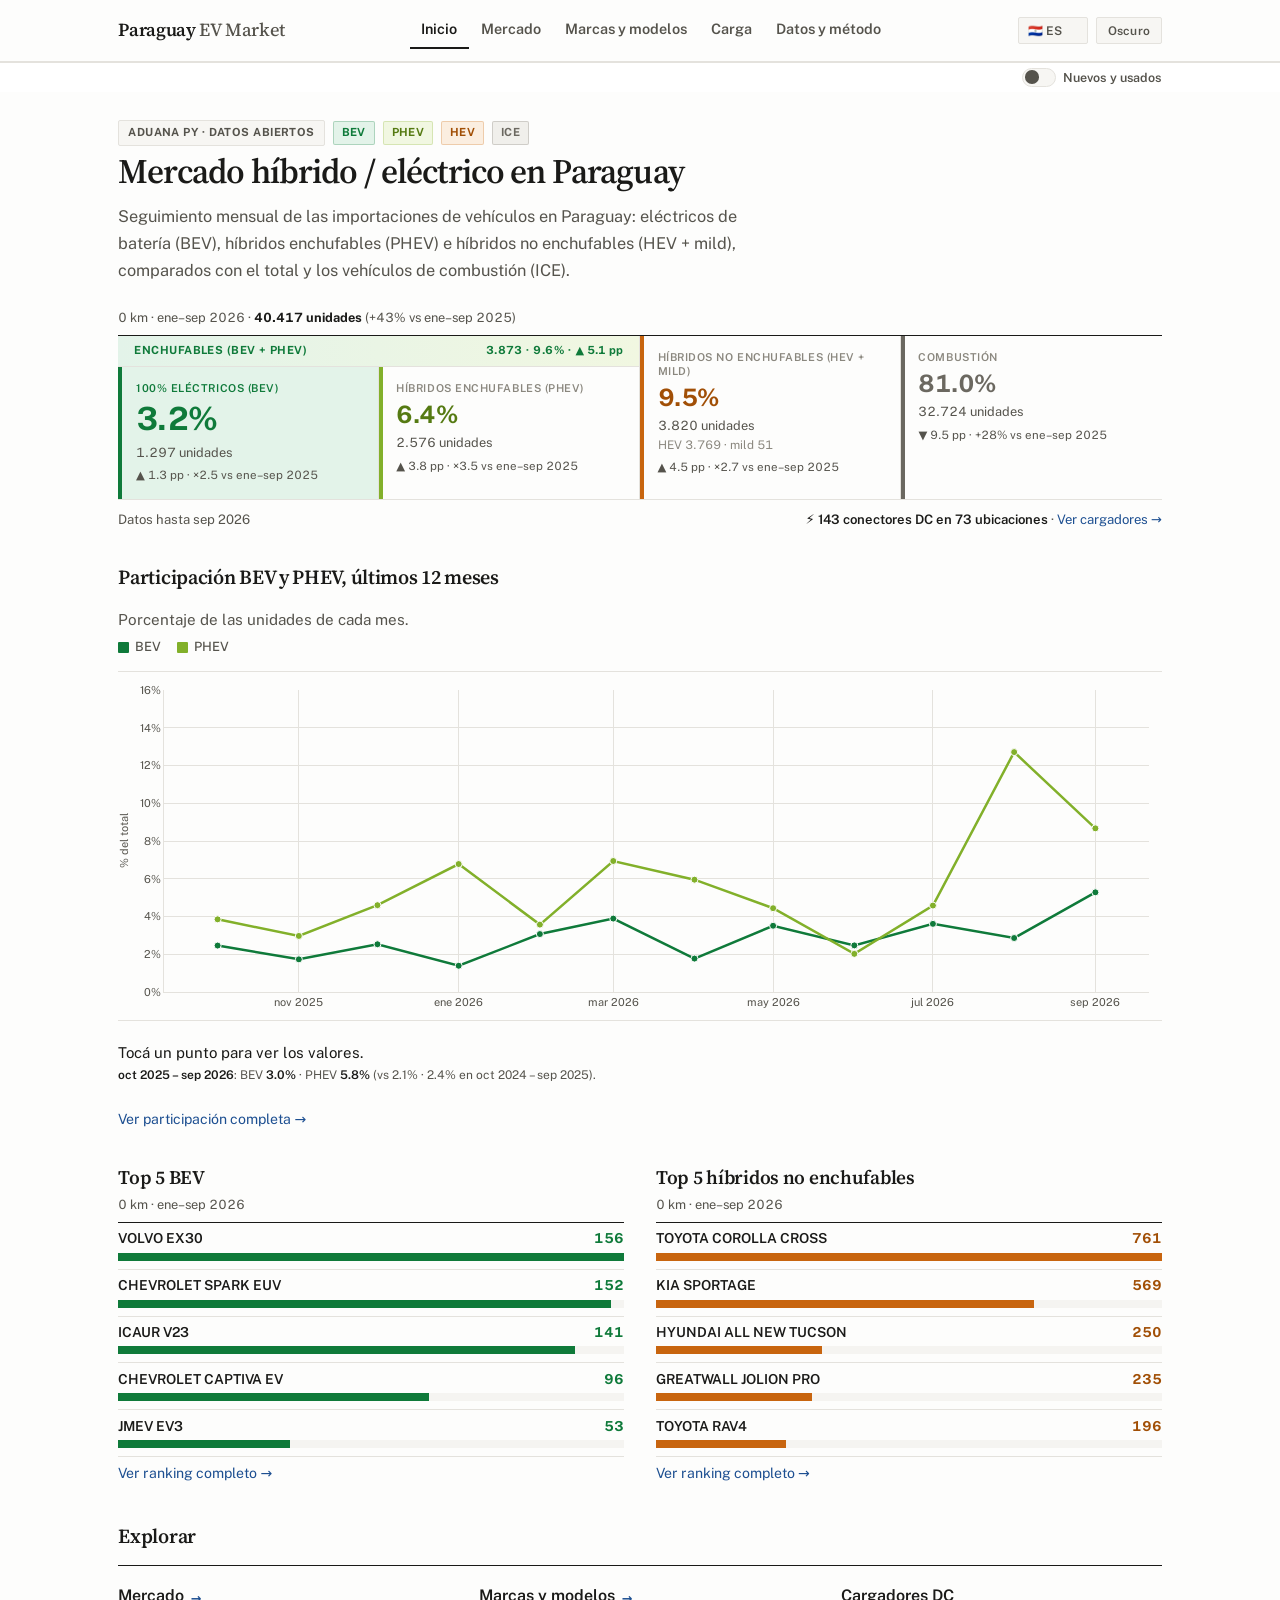
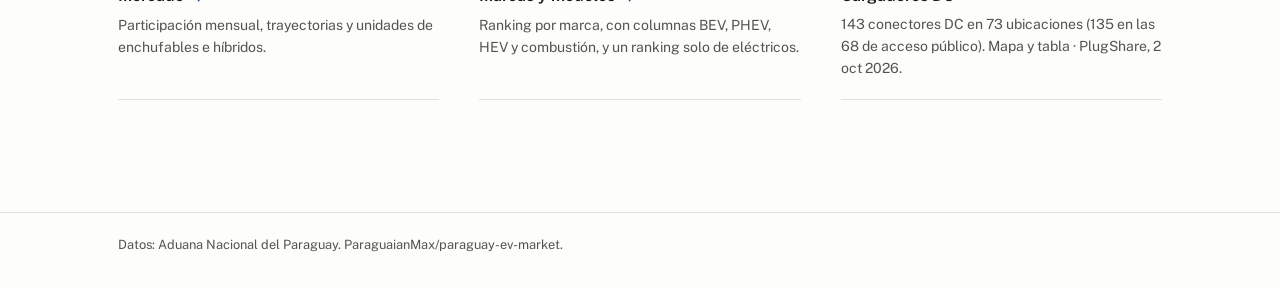
==== index.html @ 0afd1ac0 "Mercado y Marcas: % del total del recorte, YTD por defecto, nombres de motorización unificados - Mar" ====
<!DOCTYPE html>
<html lang="es">
<head>
  <meta charset="utf-8" />
  <link rel="icon" href="data:," />
  <meta name="viewport" content="width=device-width, initial-scale=1" />
  <title data-i18n="page_home"></title>
  <meta name="description" content="Mercado de híbridos y eléctricos en Paraguay vs total e ICE. Datos abiertos Aduana PY." />
  <meta name="theme-color" content="#fdfdfc" />
  <script>
  (function () {
    var KEY = "pyev-theme";
    var root = document.documentElement;
    var mq = window.matchMedia ? window.matchMedia("(prefers-color-scheme: dark)") : null;
    function pref() {
      try {
        var v = localStorage.getItem(KEY);
        return v === "light" || v === "dark" ? v : "auto";
      } catch (e) {
        return "auto";
      }
    }
    function apply() {
      var p = pref();
      var t = p === "auto" ? (mq && mq.matches ? "dark" : "light") : p;
      root.setAttribute("data-theme", t);
      root.setAttribute("data-theme-pref", p);
      var m = document.querySelector('meta[name="theme-color"]');
      if (m) m.setAttribute("content", t === "dark" ? "#141413" : "#fdfdfc");
      var btn = document.getElementById("themeToggle");
      if (btn) btn.textContent = t === "dark" ? "Claro" : "Oscuro";
    }
    window.__setThemePref = function (p) {
      try {
        if (p === "auto") localStorage.removeItem(KEY);
        else localStorage.setItem(KEY, p);
      } catch (e) {}
      apply();
      window.dispatchEvent(new Event("pyev-theme"));
    };
    window.__cycleTheme = function () {
      var cur = root.getAttribute("data-theme") === "dark" ? "dark" : "light";
      window.__setThemePref(cur === "dark" ? "light" : "dark");
    };
    if (mq) {
      try { mq.addEventListener("change", apply); }
      catch (e) { mq.addListener && mq.addListener(apply); }
    }
    apply();
  })();
  </script>
  <link rel="preconnect" href="https://fonts.googleapis.com" />
  <link rel="preconnect" href="https://fonts.gstatic.com" crossorigin />
  <link rel="stylesheet" href="https://fonts.googleapis.com/css2?family=Source+Serif+4:opsz,wght@8..60,400;8..60,500;8..60,600;8..60,700&family=Public+Sans:wght@400;500;600;700&display=swap" />
  <link rel="stylesheet" href="css/style.css" />
  <link rel="stylesheet" href="css/variant.css" />
  <script src="https://cdn.plot.ly/plotly-2.35.2.min.js" defer></script>
  <script src="js/chart-click.js" defer></script>
  <script src="js/i18n.js" defer></script>
  <script src="js/i18n-variant.js" defer></script>
<script src="js/load-csv.js" defer></script>
  <script src="js/charts.js" defer></script>
  <script src="js/nuevos.js" defer></script>
</head>
<body>
  <header class="site">
    <div class="wrap">
      <a class="brand" href="index.html">Paraguay <span>EV Market</span></a>
      <nav class="nav-tabs" aria-label="Principal" data-i18n-attr="aria-label:primary_nav">
        <a href="index.html" data-i18n="nav_home" class="active" aria-current="page">Inicio</a>
        <a href="pages/mercado.html" data-i18n="nav_mercado">Mercado</a>
        <a href="pages/marcas.html" data-i18n="nav_marcas">Marcas y modelos</a>
        <a href="pages/carga.html" data-i18n="nav_carga">Carga</a>
        <a href="pages/datos.html" data-i18n="nav_datos">Datos y método</a>
      </nav>
      <div class="header-actions">
        <label class="language-switcher"><span class="sr-only" data-i18n="language">Idioma</span><select id="languageToggle" aria-label="Idioma"><option value="es" data-i18n="spanish">Español</option><option value="pt" data-i18n="portuguese">Português</option><option value="en" data-i18n="english">English</option></select></label>
        <button type="button" class="theme-toggle" id="themeToggle" onclick="window.__cycleTheme()" aria-label="Cambiar tema">Oscuro</button>
      </div>
    </div>
  </header>
  <div class="subnav-bar scope-bar">
    <div class="wrap"></div>
  </div>

  <main class="wrap">
    <div class="page-eyebrow">
      <span class="badge" data-i18n="data_badge">Aduana PY · datos abiertos</span>
      <span class="pill pill-bev">BEV</span>
      <span class="pill pill-phev">PHEV</span>
      <span class="pill pill-hev">HEV</span>
      <span class="pill pill-ice">ICE</span>
    </div>
    <h1 data-i18n="home_title">Mercado híbrido / eléctrico en Paraguay</h1>
    <p class="lead" data-i18n="home_lead">Seguimiento mensual de las importaciones de vehículos en Paraguay: eléctricos de batería (BEV), híbridos enchufables (PHEV) e híbridos no enchufables (HEV + mild), comparados con el total y los vehículos de combustión (ICE).</p>
    <div class="nuevos-banner" data-nuevos-note hidden data-i18n="nuevos_banner">Solo 0 km</div>

<div id="kpis" class="pt-headline">
      <div class="status" data-i18n="loading">Cargando…</div>
    </div>
    <div class="home-meta" id="home-meta"></div>

    <section class="home-bp" aria-labelledby="home-bp-title">
      <h2 id="home-bp-title" data-i18n="home_bp_title">Participación BEV y PHEV, últimos 12 meses</h2>
      <p class="lead" data-i18n="home_bp_lead">Porcentaje de las unidades de cada mes.</p>
      <div class="legend-row">
        <span class="lg-bev">BEV</span>
        <span class="lg-phev">PHEV</span>
      </div>
      <div id="home-bp-chart" class="chart-panel chart-bare chart-yty"></div>
      <p class="chart-foot" id="home-bp-note"></p>
      <p class="home-link"><a href="pages/mercado.html#participacion" data-i18n="home_share_link">Ver participación completa →</a></p>
    </section>

    <section class="home-tops" aria-label="Modelos más importados" data-i18n-attr="aria-label:home_top_aria">
      <div class="home-top">
        <h2 data-i18n="home_top_bev">Top 5 BEV</h2>
        <p class="pt-cut" data-home-top-cut></p>
        <ol class="top-bars bev" id="home-top-bev"></ol>
        <p class="home-link"><a href="pages/marcas.html?periodo=ytd&amp;pt=bev#modelos" data-rank-link="bev" data-i18n="home_top_link">Ver ranking completo →</a></p>
      </div>
      <div class="home-top">
        <h2 data-i18n="home_top_nonplug">Top 5 híbridos no enchufables</h2>
        <p class="pt-cut" data-home-top-cut></p>
        <ol class="top-bars nonplug" id="home-top-nonplug"></ol>
        <p class="home-link"><a href="pages/marcas.html?periodo=ytd&amp;pt=hev#modelos" data-rank-link="hev" data-i18n="home_top_link">Ver ranking completo →</a></p>
      </div>
    </section>

    <h2 data-i18n="explore">Explorar</h2>
    <div class="cards">
      <a class="card" href="pages/mercado.html">
        <h3><span data-i18n="card_mercado">Mercado</span> <span class="arrow" aria-hidden="true">→</span></h3>
        <p data-i18n="card_mercado_desc">Participación mensual, trayectorias y unidades de enchufables e híbridos.</p>
      </a>
      <a class="card" href="pages/marcas.html">
        <h3><span data-i18n="card_marcas">Marcas y modelos</span> <span class="arrow" aria-hidden="true">→</span></h3>
        <p data-i18n="card_marcas_desc">Ranking por marca y un ranking solo de eléctricos.</p>
      </a>
      <a class="card" href="pages/carga.html">
        <h3 data-i18n="card_chargers">Cargadores DC <span class="arrow" aria-hidden="true">→</span></h3>
        <p id="card-chargers-desc" data-i18n="card_chargers_desc">Mapa y tabla de la red de carga rápida (DC). PlugShare, 2 oct 2026.</p>
      </a>
    </div>

  </main>

  <footer class="site">
    <div class="wrap">
      <div>
        <span data-i18n="source_aduana">Datos: Aduana Nacional del Paraguay.</span>
        <a href="https://github.com/ParaguaianMax/paraguay-ev-market">ParaguaianMax/paraguay-ev-market</a>.
      </div>
    </div>
  </footer>

  <script>
    // Inicio reads only data/summary.json (built by scripts/build-summary.py).
    document.addEventListener("DOMContentLoaded", async () => {
      const kpis = document.getElementById("kpis");
      const meta = document.getElementById("home-meta");
      const chart = document.getElementById("home-bp-chart");
      const note = document.getElementById("home-bp-note");
      const topBev = document.getElementById("home-top-bev");
      const topNon = document.getElementById("home-top-nonplug");
      const chargerDesc = document.getElementById("card-chargers-desc");
      let S = null;
      const esc = (v) => String(v == null ? "" : v).replace(/&/g, "&amp;").replace(/</g, "&lt;").replace(/>/g, "&gt;");
      const pct = (n, d) => (d ? PYEV.fmtPct((100 * n) / d) : "—");

      function condKey() {
        return PYEV.isNuevosOnly && PYEV.isNuevosOnly() ? "nuevo" : "all";
      }

      function topList(el, items) {
        if (!el) return;
        const max = items.reduce((m, it) => Math.max(m, it.units), 0) || 1;
        el.innerHTML = items.map((it) =>
          '<li><div class="top-name"><span>' + esc(it.label) + "</span>" +
          (it.powertrain === "OTHERS" ? ' <span class="pill pill-others">mild</span>' : "") +
          '<b>' + PYEV.fmtInt(it.units) + "</b></div>" +
          '<div class="top-track"><div class="top-fill" style="width:' + ((100 * it.units) / max).toFixed(1) + '%"></div></div></li>'
        ).join("");
      }

      function draw() {
        if (!S) return;
        const cond = condKey();
        const d = S.conditions[cond];
        if (PYEV.syncNuevosUI) PYEV.syncNuevosUI();
        PYEVCharts.renderPowertrainHeadline(kpis, d.ytd, {
          periods: d.ytd.months,
          cond: cond,
          prev: { sums: d.prev, periods: d.prev.months },
        });
        const c = S.chargers;
        meta.innerHTML =
          "<span>" + PYEV.t("home_cutoff", { period: PYEV.periodLabel(S.cutoff) }) + "</span>" +
          '<span class="home-meta-chargers"><b>⚡ ' + PYEV.t("home_chargers_stat", { plugs: c.plugs, sites: c.sites }) + "</b>" +
          ' · <a href="pages/carga.html">' + PYEV.t("home_chargers_link") + "</a></span>";
        PYEVCharts.bevPhevChart(chart, d.monthly);
        const w = d.last12, p = d.prev12;
        note.innerHTML = PYEV.t("home_bp_note", {
          period: "<b>" + PYEVCharts.monthsLabel(w.months) + "</b>",
          bev: "<b>" + pct(w.BEV, w.TOTAL) + "</b>",
          phev: "<b>" + pct(w.PHEV, w.TOTAL) + "</b>",
          pbev: pct(p.BEV, p.TOTAL),
          pphev: pct(p.PHEV, p.TOTAL),
          prevPeriod: PYEVCharts.monthsLabel(p.months),
        });
        const cut = PYEVCharts.cutLabel(d.ytd.months, cond);
        document.querySelectorAll("[data-home-top-cut]").forEach((el) => { el.textContent = cut; });
        topList(topBev, d.top.BEV);
        topList(topNon, d.top.NONPLUG);
        if (chargerDesc) chargerDesc.textContent = PYEV.t("card_chargers_counts", c);
      }

      // "Ver ranking completo" opens Marcas y modelos on the Top 5 cut: year to date
      // of the cutoff year, with the chip. The URL carries it, so a new tab works too.
      function setRankLinks() {
        const year = S && S.cutoff ? "&anio=" + String(S.cutoff).slice(0, 4) : "";
        document.querySelectorAll("[data-rank-link]").forEach((a) => {
          a.setAttribute("href", "pages/marcas.html?periodo=ytd" + year + "&pt=" + a.dataset.rankLink + "#modelos");
        });
      }

      try {
        const res = await fetch("data/summary.json", { cache: "no-cache" });
        if (!res.ok) throw new Error(res.status);
        S = await res.json();
        setRankLinks();
        draw();
      } catch (e) {
        kpis.innerHTML = '<div class="status error">' + PYEV.t("home_error") + "</div>";
      }
      window.addEventListener("pyev-lang", draw);
      window.addEventListener("pyev-nuevos", draw);
      let narrow = window.innerWidth < 640;
      window.addEventListener("resize", () => {
        const n = window.innerWidth < 640;
        if (n !== narrow) { narrow = n; if (S) PYEVCharts.bevPhevChart(chart, S.conditions[condKey()].monthly); }
      });
      window.addEventListener("pyev-theme", () => { if (chart && chart._pyevRows) PYEVCharts.restyleTheme(chart); });
    });
  </script>
</body>
</html>
---- css/style.css ----
:root,
[data-theme="light"] {
--maxw: 1080px;
--gap: 18px;
--bg: #fdfdfc;
--bg-deep: #f5f4f1;
--surface: #ffffff;
--surface-2: #f7f6f3;
--surface-3: #efeee9;
--line: #e4e2dd;
--line-2: #e8e6e1;
--line-3: #ece9e3;
--text: #1a1a18;
--muted: #55534c;
--muted-2: #8a877e;
--accent: #1d4f91;
--accent-wash: #eaf0f8;
--ok: #3f7d52;
--ok-wash: #eef6f0;
--radius: 2px;
--font-display: "Source Serif 4", Georgia, "Times New Roman", serif;
--font-ui: "Public Sans", "Helvetica Neue", -apple-system, "Segoe UI", system-ui, sans-serif;
--mono: ui-monospace, SFMono-Regular, "Roboto Mono", Consolas, monospace;
--header-h: 56px;
/* Plug-ins in greens (BEV strong, PHEV light yellow-green), non-plug-in
   hybrids in amber/orange (HEV, mild close shades), ICE grey.
   *-ink is the readable text tone of each colour. */
--bev: #0f7a3a;
--bev-ink: #0f7a3a;
--bev-wash: #e3f3e9;
--phev: #82b02a;
--phev-ink: #557a12;
--phev-wash: #f1f7e1;
--hev: #c8650f;
--hev-ink: #a14f06;
--hev-wash: #fbeee0;
--others: #dd9a2b;
--others-ink: #8f5c0c;
--others-wash: #fbf2e0;
--ice: #6b6860;
--ice-ink: #6b6860;
--ice-wash: #f0efeb;
--total: #1d4f91;
--chart-grid: #e4e2dd;
--danger: #b5451b;
}
[data-theme="dark"] {
--bg: #141413;
--bg-deep: #0f0f0e;
--surface: #1b1b19;
--surface-2: #222220;
--surface-3: #2a2a27;
--line: #3a3934;
--line-2: #33322e;
--line-3: #2d2c29;
--text: #ecebe6;
--muted: #aeaba2;
--muted-2: #85827a;
--accent: #86acdd;
--accent-wash: #1c2a3d;
--ok: #6fb585;
--ok-wash: #16261b;
--bev: #2fc46a;
--bev-ink: #2fc46a;
--bev-wash: #10271a;
--phev: #cfe874;
--phev-ink: #cfe874;
--phev-wash: #252b12;
--hev: #f0953c;
--hev-ink: #f0953c;
--hev-wash: #2e1f10;
--others: #f7c77e;
--others-ink: #f7c77e;
--others-wash: #2d2514;
--ice: #9a978e;
--ice-ink: #9a978e;
--ice-wash: #222220;
--total: #a9c4e8;
--chart-grid: #3a3934;
--danger: #f0a07e;
}
* { box-sizing: border-box; margin: 0; padding: 0; }
[hidden] { display: none !important; }
html {
color-scheme: light dark;
}
body {
font-family: var(--font-ui);
background: var(--bg);
color: var(--text);
line-height: 1.55;
min-height: 100vh;
font-size: 15px;
-webkit-font-smoothing: antialiased;
}
a {
color: var(--accent);
text-decoration: none;
}
a:hover { text-decoration: underline; text-underline-offset: 2px; }
a:focus-visible {
outline: 2px solid var(--accent);
outline-offset: 3px;
}
.wrap {
max-width: var(--maxw);
margin: 0 auto;
padding: 1.25rem 1.15rem 3rem;
}
header.site {
position: sticky;
top: 0;
z-index: 20;
background: var(--bg);
border-bottom: 1px solid var(--line);
backdrop-filter: saturate(1.2);
}
header.site .wrap {
display: flex;
flex-wrap: wrap;
align-items: center;
justify-content: space-between;
gap: 0.65rem 1rem;
padding-top: 0.75rem;
padding-bottom: 0.75rem;
min-height: var(--header-h);
}
.brand {
font-family: var(--font-display);
font-weight: 600;
font-size: 1.15rem;
color: var(--text);
letter-spacing: -0.02em;
text-decoration: none;
}
.brand:hover { text-decoration: none; color: var(--text); }
.brand span {
font-weight: 500;
color: var(--muted);
}
.header-actions {
display: flex;
align-items: center;
gap: 0.5rem;
flex-wrap: wrap;
}
nav {
display: flex;
gap: 0.15rem;
flex-wrap: wrap;
}
nav a {
padding: 0.4rem 0.7rem;
border-radius: var(--radius);
color: var(--muted);
font-size: 0.875rem;
font-weight: 500;
text-decoration: none;
border-bottom: 2px solid transparent;
}
nav a:hover {
color: var(--text);
text-decoration: none;
background: var(--surface-2);
}
nav a.active {
color: var(--text);
font-weight: 600;
border-bottom-color: var(--text);
background: transparent;
}

/* Two-level nav: Vehículos | Cargadores + vehicle subnav */
.nav-primary {
display: flex;
gap: 0.15rem;
flex-wrap: wrap;
}
.nav-primary a {
padding: 0.4rem 0.85rem;
border-radius: var(--radius);
color: var(--muted);
font-size: 0.9rem;
font-weight: 600;
text-decoration: none;
border-bottom: 2px solid transparent;
letter-spacing: -0.01em;
}
.nav-primary a:hover {
color: var(--text);
text-decoration: none;
background: var(--surface-2);
}
.nav-primary a.active {
color: var(--text);
border-bottom-color: var(--text);
background: transparent;
}
.subnav-bar {
border-top: 1px solid var(--line);
background: var(--surface);
}
.subnav-bar .wrap {
padding-top: 0.35rem;
padding-bottom: 0.35rem;
min-height: 0;
}
.nav-sub {
display: flex;
gap: 0.1rem;
flex-wrap: wrap;
align-items: center;
}
.nav-sub a,
.nav-sub button {
padding: 0.3rem 0.65rem;
border-radius: var(--radius);
color: var(--muted);
font-size: 0.8rem;
font-weight: 500;
text-decoration: none;
border: none;
border-bottom: 2px solid transparent;
background: transparent;
font-family: inherit;
line-height: inherit;
cursor: pointer;
}
.nav-sub a:hover,
.nav-sub button:hover {
color: var(--text);
text-decoration: none;
background: var(--surface-2);
}
.nav-sub a.active,
.nav-sub button.active {
color: var(--text);
font-weight: 600;
border-bottom-color: var(--accent);
background: transparent;
}
.nav-sub-fit {
flex-wrap: nowrap;
}
.nav-sub-fit a,
.nav-sub-fit button {
white-space: nowrap;
}
@media (max-width: 720px) {
.nav-primary a { padding: 0.35rem 0.6rem; font-size: 0.85rem; }
.nav-sub a,
.nav-sub button { padding: 0.28rem 0.5rem; font-size: 0.75rem; }
}
@media (max-width: 380px) {
.nav-sub-fit a,
.nav-sub-fit button { padding: 0.28rem 0.35rem; font-size: 0.7rem; }
}

.theme-toggle {
appearance: none;
border: 1px solid var(--line);
background: var(--surface-2);
color: var(--muted);
font-family: var(--font-ui);
font-size: 0.75rem;
font-weight: 600;
padding: 0.35rem 0.65rem;
border-radius: var(--radius);
cursor: pointer;
letter-spacing: 0.02em;
}
.theme-toggle:hover {
color: var(--text);
border-color: var(--line-2);
}
.theme-toggle:focus-visible {
outline: 2px solid var(--accent);
outline-offset: 2px;
}
h1 {
font-family: var(--font-display);
font-size: clamp(1.65rem, 3.2vw, 2.15rem);
font-weight: 600;
letter-spacing: -0.025em;
line-height: 1.2;
margin: 0.35rem 0 0.65rem;
color: var(--text);
}
h2 {
font-family: var(--font-display);
font-size: 1.25rem;
font-weight: 600;
margin: 2rem 0 0.85rem;
letter-spacing: -0.015em;
color: var(--text);
}
.lead {
color: var(--muted);
max-width: 62ch;
margin-bottom: 1.5rem;
font-size: 1.02rem;
line-height: 1.65;
}
.lead strong { color: var(--text); font-weight: 600; }
.page-eyebrow {
display: flex;
flex-wrap: wrap;
align-items: center;
gap: 0.5rem;
margin-top: 0.5rem;
}
.badge {
display: inline-block;
font-size: 0.7rem;
font-weight: 700;
letter-spacing: 0.04em;
text-transform: uppercase;
padding: 0.2rem 0.55rem;
border-radius: var(--radius);
border: 1px solid var(--line);
background: var(--surface-2);
color: var(--muted);
}
.pill {
display: inline-block;
font-size: 0.7rem;
font-weight: 700;
letter-spacing: 0.03em;
padding: 0.15rem 0.5rem;
border-radius: var(--radius);
border: 1px solid transparent;
}
.pill-bev { background: var(--bev-wash); color: var(--bev-ink); border-color: color-mix(in srgb, var(--bev) 25%, transparent); }
.pill-phev { background: var(--phev-wash); color: var(--phev-ink); border-color: color-mix(in srgb, var(--phev) 25%, transparent); }
.pill-hev { background: var(--hev-wash); color: var(--hev-ink); border-color: color-mix(in srgb, var(--hev) 25%, transparent); }
.pill-others { background: var(--others-wash); color: var(--others-ink); border-color: color-mix(in srgb, var(--others) 25%, transparent); }
.pill-ice { background: var(--ice-wash); color: var(--ice-ink); border-color: color-mix(in srgb, var(--ice) 25%, transparent); }
.kpi-grid {
display: grid;
grid-template-columns: repeat(auto-fit, minmax(138px, 1fr));
gap: 0;
margin: 1.25rem 0 1.75rem;
border-top: 1px solid var(--text);
border-bottom: 1px solid var(--line);
}
.kpi {
background: transparent;
border: 0;
border-right: 1px solid var(--line);
border-radius: 0;
padding: 1.05rem 1rem 1.15rem;
}
.kpi:last-child { border-right: 0; }
.kpi .label {
font-size: 0.68rem;
text-transform: uppercase;
letter-spacing: 0.06em;
color: var(--muted-2);
margin-bottom: 0.4rem;
font-weight: 600;
}
.kpi .value {
font-size: 1.5rem;
font-weight: 700;
font-variant-numeric: tabular-nums;
letter-spacing: -0.02em;
color: var(--text);
line-height: 1.15;
}
.kpi .sub {
font-size: 0.8rem;
color: var(--muted);
margin-top: 0.3rem;
font-variant-numeric: tabular-nums;
}
.kpi.bev .value { color: var(--bev-ink); }
.kpi.phev .value { color: var(--phev-ink); }
.kpi.hev .value { color: var(--hev-ink); }
.kpi.ice .value { color: var(--ice-ink); }
.kpi.elec .value { color: var(--ok); }
.cards {
display: grid;
grid-template-columns: repeat(auto-fit, minmax(240px, 1fr));
gap: 0 2.5rem;
margin: 0.5rem 0 1.5rem;
border-top: 1px solid var(--text);
}
.card {
background: transparent;
border: 0;
border-bottom: 1px solid var(--line);
border-radius: 0;
padding: 1.1rem 0 1.25rem;
display: flex;
flex-direction: column;
gap: 0.35rem;
text-decoration: none;
transition: color 0.15s;
}
.card:hover {
text-decoration: none;
transform: none;
border-color: var(--line);
}
.card:hover h3 { color: var(--accent); }
.card h3 {
font-family: var(--font-ui);
font-size: 1rem;
font-weight: 600;
margin: 0;
color: var(--text);
display: flex;
align-items: center;
gap: 0.4rem;
transition: color 0.15s;
}
.card p {
color: var(--muted);
font-size: 0.875rem;
line-height: 1.55;
margin: 0;
}
.card .arrow {
color: var(--accent);
font-weight: 600;
font-size: 0.8rem;
margin-top: 0.35rem;
}
.chart-panel {
background: var(--surface);
border: 1px solid var(--line-3);
border-radius: var(--radius);
padding: 0.85rem 0.75rem 0.5rem;
margin: 0.75rem 0 1.25rem;
min-height: 400px;
}
.chart-panel.chart-bare {
background: transparent;
border: 0;
border-radius: 0;
padding: 0.25rem 0;
border-top: 1px solid var(--line);
border-bottom: 1px solid var(--line);
}
.chart-panel .plotly-graph-div { width: 100% !important; }
.chart-panel.chart-network-pie { min-height: 480px; }
.chart-panel.chart-network-bars { min-height: 460px; }
.chart-panel.chart-history { min-height: 360px; margin-top: 0.35rem; }
.chart-panel.chart-history-networks { min-height: 440px; margin-top: 0.35rem; }
.history-network-legend {
  display: flex;
  flex-wrap: wrap;
  align-items: center;
  gap: 0.45rem 1rem;
  margin: 0 0 1.25rem;
  font-size: 0.8rem;
  line-height: 1.4;
  color: var(--muted);
}
.history-network-legend .item {
  display: inline-flex;
  align-items: center;
  gap: 0.35rem;
}
.history-network-legend .swatch {
  width: 1.2rem;
  height: 0.2rem;
  flex: 0 0 1.2rem;
  border-radius: 99px;
}
@media (max-width: 640px) {
  .chart-panel.chart-history { min-height: 300px; padding-left: 0; padding-right: 0; }
  .chart-panel.chart-history-networks { min-height: 400px; padding-left: 0; padding-right: 0; }
}
.chart-foot {
margin: -0.5rem 0 1.5rem;
padding-top: 0.65rem;
font-size: 0.75rem;
line-height: 1.55;
color: var(--muted);
}
.chart-foot b { color: var(--text); font-weight: 600; }
.note, .footer-note {
font-size: 0.85rem;
color: var(--muted);
background: var(--bg-deep);
border-left: 2px solid var(--text);
padding: 0.85rem 1rem;
border-radius: 0;
margin: 1.25rem 0;
line-height: 1.55;
}
.note code, .footer-note code {
font-family: var(--mono);
font-size: 0.8em;
background: var(--surface);
border: 1px solid var(--line);
padding: 0.1em 0.35em;
border-radius: var(--radius);
}
.legend-row {
display: flex;
flex-wrap: wrap;
gap: 0.55rem 1rem;
margin: 0.35rem 0 0.85rem;
font-size: 0.8rem;
color: var(--muted);
align-items: center;
}
.legend-row span {
display: inline-flex;
align-items: center;
gap: 0.35rem;
font-weight: 500;
}
.legend-row span::before {
content: "";
display: inline-block;
width: 11px;
height: 11px;
border-radius: 1px;
flex-shrink: 0;
}
.lg-bev::before { background: var(--bev); }
.lg-phev::before { background: var(--phev); }
.lg-hev::before { background: var(--hev); }
.lg-others::before { background: var(--others); }
.lg-ice::before { background: var(--ice); }
.lg-total::before { background: var(--total); }
footer.site {
border-top: 1px solid var(--line);
margin-top: 2.5rem;
padding: 1.35rem 0 2rem;
color: var(--muted);
font-size: 0.8rem;
line-height: 1.6;
}
footer.site .wrap {
padding-top: 0;
padding-bottom: 0;
display: flex;
flex-wrap: wrap;
gap: 0.5rem 1.25rem;
justify-content: space-between;
align-items: baseline;
}
footer.site a { color: var(--muted); }
footer.site a:hover { color: var(--accent); }
.page-nav {
display: flex;
flex-wrap: wrap;
gap: 0.75rem 1.25rem;
font-size: 0.875rem;
font-weight: 500;
}
.status {
color: var(--muted);
font-size: 0.9rem;
padding: 2.5rem 1rem;
text-align: center;
}
.error { color: var(--danger); }
.section-rule {
border: 0;
border-top: 1px solid var(--text);
margin: 2rem 0 0;
}
@media (max-width: 720px) {
.cards { grid-template-columns: 1fr; gap: 0; }
.kpi-grid {
grid-template-columns: repeat(2, 1fr);
}
.kpi {
border-right: 0;
border-bottom: 1px solid var(--line);
}
.kpi:nth-child(odd) {
border-right: 1px solid var(--line);
}
.kpi:nth-last-child(-n+2) { border-bottom: 0; }
header.site .wrap {
padding-top: 0.65rem;
padding-bottom: 0.65rem;
}
nav a { padding: 0.35rem 0.5rem; font-size: 0.8rem; }
.brand { font-size: 1.05rem; }
}
@media (max-width: 560px) {
.wrap { padding-left: 0.9rem; padding-right: 0.9rem; }
.kpi .value { font-size: 1.25rem; }
.chart-panel { min-height: 340px; padding: 0.4rem 0.15rem; }
.lead { font-size: 0.95rem; }
footer.site .wrap { flex-direction: column; gap: 0.75rem; }
}
.map-wrap {
width: 100%;
height: 380px;
margin: 0.75rem 0 1rem;
border: 1px solid var(--line-3);
border-radius: var(--radius);
overflow: hidden;
position: relative;
isolation: isolate;
background: var(--surface-3);
z-index: 1;
}
#chargers-map {
width: 100%;
height: 100%;
min-height: 0;
margin: 0;
border: 0;
border-radius: 0;
background: var(--surface-3);
z-index: 1;
}
#chargers-map.leaflet-container {
font-family: var(--font-ui);
background: var(--surface-3);
width: 100% !important;
height: 100% !important;
}
#chargers-map .leaflet-pane,
#chargers-map .leaflet-control-container {
z-index: auto;
}
#chargers-map .leaflet-popup-content-wrapper {
border-radius: var(--radius);
box-shadow: none;
border: 1px solid var(--line);
background: var(--surface);
color: var(--text);
}
#chargers-map .leaflet-popup-content {
margin: 10px 12px;
font-size: 13px;
line-height: 1.45;
}
#chargers-map .leaflet-popup-content a { color: var(--accent); }
#chargers-map .leaflet-popup-tip { background: var(--surface); }
.pyev-marker {
background: transparent;
border: 0;
}
@media (min-width: 768px) {
.map-wrap { height: 480px; }
}
@media (max-width: 560px) {
.map-wrap { height: 340px; }
}
.map-filters {
display: flex;
flex-wrap: wrap;
gap: 0.5rem 0.75rem;
align-items: center;
margin: 0.5rem 0 0.75rem;
}
.map-filters label {
font-size: 0.75rem;
font-weight: 600;
color: var(--muted-2);
text-transform: uppercase;
letter-spacing: 0.04em;
}
.map-filters select {
font-family: var(--font-ui);
font-size: 0.85rem;
padding: 0.4rem 0.55rem;
border: 1px solid var(--line);
border-radius: var(--radius);
background: var(--surface-2);
color: var(--text);
}
.data-table-wrap {
overflow-x: auto;
border: 1px solid var(--line-3);
border-radius: var(--radius);
margin: 0.75rem 0 1.5rem;
background: var(--surface);
}
table.data {
width: 100%;
border-collapse: collapse;
font-size: 0.82rem;
font-variant-numeric: tabular-nums;
}
table.data th,
table.data td {
padding: 0.65rem 0.75rem;
text-align: left;
border-bottom: 1px solid var(--line-3);
vertical-align: top;
}
table.data th {
font-size: 0.7rem;
text-transform: uppercase;
letter-spacing: 0.04em;
color: var(--muted-2);
font-weight: 600;
background: var(--bg-deep);
position: sticky;
top: 0;
white-space: nowrap;
}
table.data td.num { text-align: right; }
table.data tr:last-child td { border-bottom: 0; }
table.data tr:hover td { background: var(--surface-2); }
table.data a { color: var(--accent); }
table.data tr.rank-group-total td {
  font-weight: 650;
  border-top: 1px solid color-mix(in srgb, var(--ink) 18%, transparent);
  background: color-mix(in srgb, var(--surface-2) 55%, transparent);
}
table.data tr.rank-group-total:hover td {
  background: color-mix(in srgb, var(--surface-2) 80%, transparent);
}
.muted-cell { color: var(--muted); }
.tag-access {
display: inline-block;
font-size: 0.68rem;
font-weight: 600;
padding: 0.1rem 0.4rem;
border-radius: var(--radius);
background: var(--surface-2);
border: 1px solid var(--line);
color: var(--muted);
}
.tag-access.publico { background: var(--ok-wash); color: var(--ok); border-color: color-mix(in srgb, var(--ok) 25%, transparent); }
.tag-access.restrito { background: var(--hev-wash); color: var(--hev-ink); }
.tag-access.privado { background: var(--ice-wash); color: var(--ice); }
.marker-dot {
width: 12px;
height: 12px;
border-radius: 50%;
border: 2px solid #fff;
box-shadow: 0 0 0 1px rgba(0,0,0,.25);
}
.language-switcher select {
appearance: none; font-family: var(--font-ui); font-size: 0.75rem; font-weight: 600;
padding: 0.35rem 1.55rem 0.35rem 0.55rem; border: 1px solid var(--line); border-radius: var(--radius);
background: var(--surface-2); color: var(--muted); cursor: pointer;
}
.language-switcher select:focus-visible { outline: 2px solid var(--accent); outline-offset: 2px; }
.sr-only { position: absolute; width: 1px; height: 1px; padding: 0; margin: -1px; overflow: hidden; clip: rect(0,0,0,0); white-space: nowrap; border: 0; }

/* Series / variant toolbar */
.series-toolbar {
  display: flex;
  flex-wrap: wrap;
  align-items: center;
  gap: 0.65rem 1rem;
  margin: 0.85rem 0 1.1rem;
  padding: 0.55rem 0.7rem;
  background: var(--surface-2);
  border: 1px solid var(--line);
  border-radius: var(--radius);
}

.variant-switcher {
  display: inline-flex;
  align-items: center;
  gap: 0.45rem;
}
.variant-switcher .variant-label {
  font-size: 0.75rem;
  font-weight: 600;
  color: var(--muted);
  letter-spacing: 0.02em;
  text-transform: uppercase;
}
.variant-switcher select {
  appearance: none;
  font-family: var(--font-ui);
  font-size: 0.8rem;
  font-weight: 600;
  padding: 0.4rem 1.6rem 0.4rem 0.6rem;
  border: 1px solid var(--line);
  border-radius: var(--radius);
  background: var(--surface) url("data:image/svg+xml,%3Csvg xmlns='http://www.w3.org/2000/svg' width='12' height='8' viewBox='0 0 12 8'%3E%3Cpath fill='%238a877e' d='M1 1l5 5 5-5'/%3E%3C/svg%3E") no-repeat right 0.5rem center;
  color: var(--text);
  cursor: pointer;
  min-width: 10.5rem;
}
.variant-switcher select:focus-visible {
  outline: 2px solid var(--accent);
  outline-offset: 2px;
}
.variant-switcher select option:disabled {
  color: var(--muted-2);
}
.variant-hint {
  font-size: 0.8rem;
  color: var(--muted);
  line-height: 1.35;
  flex: 1 1 12rem;
}


/* Segment switcher shares variant-switcher look */
.segment-switcher {
  display: inline-flex;
  align-items: center;
  gap: 0.45rem;
}
.segment-switcher .variant-label {
  font-size: 0.75rem;
  font-weight: 600;
  color: var(--muted);
  letter-spacing: 0.02em;
  text-transform: uppercase;
}
.segment-switcher select {
  appearance: none;
  font-family: var(--font-ui);
  font-size: 0.8rem;
  font-weight: 600;
  padding: 0.4rem 1.6rem 0.4rem 0.6rem;
  border: 1px solid var(--line);
  border-radius: var(--radius);
  background: var(--surface) url("data:image/svg+xml,%3Csvg xmlns='http://www.w3.org/2000/svg' width='12' height='8' viewBox='0 0 12 8'%3E%3Cpath fill='%238a877e' d='M1 1l5 5 5-5'/%3E%3C/svg%3E") no-repeat right 0.5rem center;
  color: var(--text);
  cursor: pointer;
  min-width: 10.5rem;
}
.segment-switcher select:focus-visible {
  outline: 2px solid var(--accent);
  outline-offset: 2px;
}
.segment-switcher select option:disabled {
  color: var(--muted-2);
}

/* Site-wide Nuevos toggle (Vehículos subnav) */
.subnav-bar .wrap {
  display: flex;
  flex-wrap: wrap;
  align-items: center;
  justify-content: space-between;
  gap: 0.35rem 1rem;
}
.nuevos-toggle {
  display: inline-flex;
  align-items: center;
  gap: 0.45rem;
  margin-left: auto;
  cursor: pointer;
  user-select: none;
  font-size: 0.78rem;
  font-weight: 600;
  color: var(--muted);
  letter-spacing: 0.01em;
}
.nuevos-toggle input {
  position: absolute;
  opacity: 0;
  width: 0;
  height: 0;
}
.nuevos-toggle-ui {
  width: 2.1rem;
  height: 1.15rem;
  border-radius: 999px;
  background: var(--surface-2);
  border: 1px solid var(--line);
  position: relative;
  transition: background 0.15s, border-color 0.15s;
  flex-shrink: 0;
}
.nuevos-toggle-ui::after {
  content: "";
  position: absolute;
  top: 1px;
  left: 2px;
  width: 0.85rem;
  height: 0.85rem;
  border-radius: 50%;
  background: var(--muted);
  transition: transform 0.15s, background 0.15s;
}
.nuevos-toggle input:checked + .nuevos-toggle-ui {
  background: color-mix(in srgb, var(--bev) 22%, var(--surface));
  border-color: color-mix(in srgb, var(--bev) 45%, var(--line));
}
.nuevos-toggle input:checked + .nuevos-toggle-ui::after {
  transform: translateX(0.85rem);
  background: var(--bev);
}
.nuevos-toggle input:focus-visible + .nuevos-toggle-ui {
  outline: 2px solid var(--accent);
  outline-offset: 2px;
}
.nuevos-toggle input:checked ~ .nuevos-toggle-label {
  color: var(--bev);
}
.nuevos-banner {
  margin: 0.5rem 0 0.85rem;
  padding: 0.45rem 0.7rem;
  border-radius: var(--radius);
  border: 1px solid color-mix(in srgb, var(--bev) 30%, var(--line));
  background: color-mix(in srgb, var(--bev) 10%, var(--surface));
  color: var(--text);
  font-size: 0.85rem;
}

.home-yty { margin: 0.25rem 0 0.25rem; }
.home-yty .lead { font-size: 0.95rem; margin-bottom: 0.35rem; }
.chart-panel.chart-yty { min-height: 0; margin-top: 0.15rem; }
@media (max-width: 560px) {
  .home-yty h2 { font-size: 1.2rem; }
  .chart-panel.chart-yty { min-height: 0; padding: 0.15rem 0; }
  .home-yty .legend-row { gap: 0.4rem 0.75rem; margin-bottom: 0.35rem; font-size: 0.75rem; }
}

/* Phone: few-column ranking/units tables fit without sideways scroll.
   The wide month-by-month share table stays horizontally scrollable. */
@media (max-width: 640px) {
  .data-table-wrap.table-fit {
    overflow-x: clip;
  }
  .data-table-wrap.table-fit table.data {
    table-layout: fixed;
    width: 100%;
    font-size: 0.74rem;
  }
  .data-table-wrap.table-fit th,
  .data-table-wrap.table-fit td {
    padding: 0.36rem 0.28rem;
    white-space: normal;
    overflow-wrap: anywhere;
    word-break: break-word;
    line-height: 1.25;
  }
  .data-table-wrap.table-fit th {
    font-size: 0.6rem;
    letter-spacing: 0.01em;
    line-height: 1.15;
  }
  .data-table-wrap.table-fit td.num,
  .data-table-wrap.table-fit th.num {
    overflow-wrap: normal;
    word-break: normal;
    white-space: nowrap;
    padding-left: 0.18rem;
    padding-right: 0.22rem;
  }
  .data-table-wrap.table-fit .pill {
    font-size: 0.62rem;
    letter-spacing: 0;
    padding: 0.06rem 0.22rem;
  }
  table.rank-brands th:nth-child(1),
  table.rank-brands td:nth-child(1),
  table.rank-models th:nth-child(1),
  table.rank-models td:nth-child(1) {
    width: 1.55rem;
    padding-left: 0.2rem;
    padding-right: 0.12rem;
  }
  table.rank-brands th:nth-child(3),
  table.rank-brands td:nth-child(3),
  table.rank-models th:nth-child(4),
  table.rank-models td:nth-child(4) {
    width: 3.65rem;
  }
  table.rank-brands th:nth-child(4),
  table.rank-brands td:nth-child(4),
  table.rank-models th:nth-child(5),
  table.rank-models td:nth-child(5) {
    width: 3.35rem;
  }
  table.rank-brands th:nth-child(5),
  table.rank-brands td:nth-child(5) {
    width: 2.7rem;
  }
}

/* Powertrain headline: BEV | PHEV (plug-in subtotal) | non-plug-in hybrids | combustion */
.pt-headline { margin: 1.25rem 0 1.75rem; }
.pt-headline > .status { padding: 1rem 0; }
.pt-headline.cut-only { margin: 0.75rem 0 1.25rem; }
.pt-headline.cut-only .pt-cut { margin-bottom: 0; }
.pt-cut {
font-size: 0.8rem;
color: var(--muted);
margin-bottom: 0.45rem;
font-variant-numeric: tabular-nums;
}
.pt-cut b { color: var(--text); }
.pt-grid {
display: grid;
grid-template-columns: 2fr 1fr 1fr;
border-top: 1px solid var(--text);
border-bottom: 1px solid var(--line);
}
.pt-group {
display: flex;
flex-direction: column;
border-right: 1px solid var(--line);
min-width: 0;
}
.pt-group-head {
display: flex;
flex-wrap: wrap;
justify-content: space-between;
gap: 0.15rem 0.6rem;
padding: 0.4rem 1rem;
font-size: 0.7rem;
font-weight: 700;
text-transform: uppercase;
letter-spacing: 0.04em;
color: var(--bev-ink);
border-bottom: 1px solid var(--line);
background: linear-gradient(90deg, var(--bev-wash), var(--phev-wash));
}
.pt-group-head span:last-child { font-variant-numeric: tabular-nums; }
.pt-group-cards {
display: grid;
grid-template-columns: 1fr 1fr;
flex: 1;
}
.pt-card {
position: relative;
min-width: 0;
padding: 0.9rem 1rem 1rem 1.1rem;
border-right: 1px solid var(--line);
}
.pt-card:last-child { border-right: 0; }
.pt-card::before {
content: "";
position: absolute;
left: 0;
top: 0;
bottom: 0;
width: 4px;
background: var(--c);
}
.pt-card .label {
font-size: 0.68rem;
text-transform: uppercase;
letter-spacing: 0.05em;
color: var(--muted-2);
font-weight: 600;
line-height: 1.3;
margin-bottom: 0.35rem;
}
.pt-card .value {
font-size: 1.5rem;
font-weight: 700;
font-variant-numeric: tabular-nums;
letter-spacing: -0.02em;
line-height: 1.15;
color: var(--c-ink);
}
.pt-card .sub {
font-size: 0.8rem;
color: var(--muted);
margin-top: 0.3rem;
font-variant-numeric: tabular-nums;
}
.pt-split { display: block; font-size: 0.74rem; color: var(--muted-2); }
.pt-card.bev { --c: var(--bev); --c-ink: var(--bev-ink); background: var(--bev-wash); }
.pt-card.bev .label { color: var(--bev-ink); }
.pt-card.bev .value { font-size: 2rem; }
.pt-card.phev { --c: var(--phev); --c-ink: var(--phev-ink); }
.pt-card.nonplug { --c: var(--hev); --c-ink: var(--hev-ink); }
.pt-card.ice { --c: var(--ice); --c-ink: var(--ice-ink); }
@media (max-width: 720px) {
.pt-grid { grid-template-columns: 1fr 1fr; }
.pt-group { grid-column: 1 / -1; border-right: 0; border-bottom: 1px solid var(--line); }
.pt-group-head { padding: 0.4rem 0.75rem; }
.pt-card { padding: 0.75rem 0.7rem 0.85rem 0.9rem; }
.pt-card .value { font-size: 1.3rem; }
.pt-card.bev .value { font-size: 1.65rem; }
}
/* Inicio: deltas vs same months of the previous year, summary line, top 5 */
.pt-delta {
font-size: 0.72rem;
color: var(--muted);
margin-top: 0.35rem;
line-height: 1.3;
font-variant-numeric: tabular-nums;
}
.pt-cut-delta { color: var(--muted); }
.pt-head-delta { text-transform: none; letter-spacing: 0; }
.pt-headline:has(+ .home-meta) { margin-bottom: 0.6rem; }
.home-meta {
display: flex;
flex-wrap: wrap;
justify-content: space-between;
gap: 0.3rem 1rem;
font-size: 0.82rem;
color: var(--muted);
margin: 0 0 1.75rem;
}
.home-meta b { color: var(--text); font-weight: 600; }
.home-bp { margin: 0.25rem 0 0.25rem; }
.home-bp .lead { font-size: 0.95rem; margin-bottom: 0.35rem; }
.home-link { font-size: 0.88rem; margin: 0.35rem 0 0; }
.home-tops {
display: grid;
grid-template-columns: 1fr 1fr;
gap: 1.25rem 2rem;
margin: 2rem 0 2.25rem;
}
.home-top { min-width: 0; }
.home-top h2 { font-size: 1.2rem; margin: 0 0 0.15rem; }
.top-bars { list-style: none; margin: 0.4rem 0 0; padding: 0; border-top: 1px solid var(--text); }
.top-bars li { padding: 0.45rem 0 0.5rem; border-bottom: 1px solid var(--line); }
.top-name {
display: flex;
align-items: baseline;
gap: 0.4rem;
font-size: 0.86rem;
line-height: 1.3;
}
.top-name span:first-child { flex: 1; min-width: 0; overflow-wrap: anywhere; font-weight: 600; }
.top-name b { font-variant-numeric: tabular-nums; font-weight: 700; white-space: nowrap; }
.top-track { height: 8px; margin-top: 0.3rem; background: var(--bg-deep); }
.top-fill { height: 100%; background: var(--bev); }
.top-bars.nonplug .top-fill { background: var(--hev); }
.top-bars.nonplug .top-name b { color: var(--hev-ink); }
.top-bars.bev .top-name b { color: var(--bev-ink); }
@media (max-width: 720px) {
.home-tops { grid-template-columns: 1fr; margin: 1.5rem 0 1.75rem; }
.home-bp h2 { font-size: 1.2rem; }
.home-bp .legend-row { gap: 0.4rem 0.75rem; margin-bottom: 0.35rem; font-size: 0.75rem; }
}
.view-toggle-row { display: flex; flex-wrap: wrap; align-items: center; gap: 0.5rem; margin: 0.35rem 0 0.4rem; }

/* Etapa 3: one level of tabs (Inicio · Mercado · Marcas y modelos · Carga · Datos y método) */
header.site .wrap { flex-wrap: wrap; }
.nav-tabs {
display: flex;
flex-wrap: nowrap;
gap: 0.1rem;
order: 2;
flex: 1 1 auto;
min-width: 0;
justify-content: center;
}
.header-actions { order: 3; }
.nav-tabs a {
padding: 0.4rem 0.7rem;
font-size: 0.9rem;
font-weight: 600;
white-space: nowrap;
color: var(--muted);
border-bottom: 2px solid transparent;
border-radius: var(--radius) var(--radius) 0 0;
}
.nav-tabs a.active {
color: var(--text);
border-bottom-color: var(--text);
background: transparent;
}
@media (max-width: 1000px) {
header.site .wrap { row-gap: 0.35rem; padding-bottom: 0; }
.nav-tabs {
order: 4;
flex: 1 1 100%;
justify-content: flex-start;
overflow-x: auto;
scrollbar-width: none;
-webkit-overflow-scrolling: touch;
margin: 0 -0.25rem;
}
.nav-tabs::-webkit-scrollbar { display: none; }
.nav-tabs a { padding: 0.45rem 0.6rem 0.5rem; font-size: 0.86rem; }
}
@media (max-width: 420px) {
.nav-tabs { gap: 0; margin: 0 -0.4rem; }
.nav-tabs a { padding: 0.45rem 0.3rem 0.5rem; font-size: 0.75rem; letter-spacing: -0.01em; }
}
@media (max-width: 640px) {
.annual-table { font-size: 0.74rem; }
.annual-table th, .annual-table td { padding-left: 0.22rem; padding-right: 0.22rem; }
.annual-table td small { font-size: 0.85em; }
}
/* Slim bar with the site-wide "Nuevos y usados" switch on vehicle pages. */
.subnav-bar.scope-bar .wrap { justify-content: flex-end; padding-top: 0.3rem; padding-bottom: 0.3rem; }
.scope-bar .scope-note { font-size: 0.78rem; color: var(--muted); margin-right: auto; }

.section-anchor { scroll-margin-top: 7rem; }
/* Marcas: anchors land below the sticky header + filter bar. */
.vol-rankings .section-anchor { scroll-margin-top: calc(var(--hdr-h, 4rem) + var(--mm-bar-h, 3rem) + 0.75rem); }
.mm-search {
display: flex;
align-items: center;
gap: 0.5rem;
margin: 0.6rem 0 0.9rem;
}
.mm-search input {
flex: 1 1 auto;
max-width: 28rem;
min-width: 0;
font: inherit;
font-size: 0.95rem;
padding: 0.5rem 0.7rem;
border: 1px solid var(--line-3, var(--line));
border-radius: var(--radius);
background: var(--surface);
color: var(--text);
}
.mm-search input:focus-visible { outline: 2px solid var(--accent); outline-offset: 1px; }
table.data.brand-cols td.pt-num { font-variant-numeric: tabular-nums; }
table.data.brand-cols th.c-bev, table.data.brand-cols td.c-bev { color: var(--bev-ink); }
table.data.brand-cols th.c-phev, table.data.brand-cols td.c-phev { color: var(--phev-ink); }
table.data.brand-cols th.c-hev, table.data.brand-cols td.c-hev { color: var(--hev-ink); }
table.data.brand-cols th.c-others, table.data.brand-cols td.c-others { color: var(--others-ink, var(--hev-ink)); }
table.data.brand-cols th.c-ice, table.data.brand-cols td.c-ice { color: var(--ice-ink); }
table.data.brand-cols td.zero { color: var(--muted-2, var(--muted)); }
table.data.brand-cols td.tot { font-weight: 700; }
@media (max-width: 640px) {
table.data.brand-cols { font-size: 0.78rem; }
table.data.brand-cols th, table.data.brand-cols td { padding-left: 0.3rem; padding-right: 0.3rem; }
table.data.brand-cols .hide-phone { display: none; }
}
details.fold {
border-top: 1px solid var(--line);
border-bottom: 1px solid var(--line);
margin: 1.25rem 0;
padding: 0.15rem 0;
}
details.fold > summary {
cursor: pointer;
font-family: var(--font-display);
font-size: 1.2rem;
font-weight: 600;
padding: 0.6rem 0;
list-style-position: inside;
}
details.fold > summary .fold-sub { font-family: var(--font-ui); font-size: 0.82rem; font-weight: 500; color: var(--muted); margin-left: 0.4rem; }
.table-search { margin: 0.25rem 0 0.6rem; }
.table-search input {
width: 100%;
max-width: 22rem;
font: inherit;
font-size: 0.9rem;
padding: 0.4rem 0.6rem;
border: 1px solid var(--line-3, var(--line));
border-radius: var(--radius);
background: var(--surface);
color: var(--text);
}
.annual-table td small { display: block; color: var(--muted); font-size: 0.75em; font-weight: 400; }
.downloads { list-style: none; padding: 0; margin: 0.5rem 0 1rem; border-top: 1px solid var(--text); }
.downloads li { display: flex; flex-wrap: wrap; justify-content: space-between; gap: 0.2rem 1rem; padding: 0.55rem 0; border-bottom: 1px solid var(--line); font-size: 0.92rem; }
.downloads li span { color: var(--muted); font-size: 0.85rem; }
.defs { margin: 0.5rem 0 1rem; padding-left: 1.1rem; }
.defs li { margin: 0.3rem 0; line-height: 1.45; }
.chart-network-hbars { min-height: 0; }

/* Mercado year table: one header row per year, change under each value. */
.annual-table { width: 100%; }
.annual-table thead th { vertical-align: bottom; line-height: 1.2; white-space: normal; overflow-wrap: normal; hyphens: manual; }
.annual-table tr.annual-year th { text-align: left; font-weight: 400; text-transform: none; letter-spacing: 0; white-space: normal; background: var(--bg-deep); padding-top: 0.35rem; padding-bottom: 0.35rem; }
.annual-table tr.annual-year th b { font-weight: 700; margin-right: 0.35rem; }
.annual-table tr.annual-year th small { color: var(--muted); }
.annual-table .yoy { display: block; margin-top: 0.2rem; font-size: 0.78em; color: var(--muted); white-space: nowrap; font-variant-numeric: tabular-nums; }
.annual-table .yoy span { display: block; }
.annual-table td b { font-variant-numeric: tabular-nums; }
.annual-note { font-size: 0.8rem; color: var(--muted); margin: 0.4rem 0 0; }
@media (max-width: 640px) {
.annual-table thead th { font-size: 0.62rem; letter-spacing: 0; }
.annual-table td, .annual-table th { padding-left: 0.18rem; padding-right: 0.18rem; }
}
.annual-tot-inline { display: none; }
@media (max-width: 640px) {
.annual-table .annual-tot { display: none; }
.annual-table .annual-tot-inline { display: block; margin-top: 0.1rem; color: var(--muted); font-size: 0.9em; }
.annual-table .annual-tot-inline b { color: var(--text); margin: 0; }
}

/* Marcas y modelos: sticky, collapsible filter bar under the sticky site header. */
.mm-sticky {
position: sticky;
top: var(--hdr-h, 0px);
z-index: 15;
background: var(--bg);
border-bottom: 1px solid var(--line);
margin: 0 -1.15rem 0.9rem;
padding: 0.35rem 1.15rem 0.45rem;
box-shadow: 0 6px 10px -10px rgba(0, 0, 0, 0.35);
}
.mm-sticky-toggle {
display: flex;
align-items: baseline;
gap: 0.5rem;
width: 100%;
padding: 0.3rem 0;
border: 0;
background: none;
color: var(--text);
font: inherit;
font-size: 0.82rem;
text-align: left;
cursor: pointer;
}
.mm-sticky-label { font-weight: 700; text-transform: uppercase; letter-spacing: 0.04em; font-size: 0.72rem; color: var(--muted); }
.mm-sticky-summary { flex: 1; min-width: 0; font-weight: 600; white-space: nowrap; overflow: hidden; text-overflow: ellipsis; font-variant-numeric: tabular-nums; }
.mm-sticky-action { color: var(--accent); font-size: 0.78rem; white-space: nowrap; }
.mm-sticky-action::after { content: " ▴"; }
.mm-sticky.is-collapsed .mm-sticky-action::after { content: " ▾"; }
.mm-sticky-body { max-height: calc(100vh - var(--hdr-h, 0px) - 3rem); overflow-y: auto; overscroll-behavior: contain; }
.mm-sticky .pt-headline.cut-only { margin: 0.1rem 0 0.35rem; }
.mm-sticky .series-toolbar { margin: 0.2rem 0 0.2rem; }
@media (max-width: 719px) {
.mm-sticky { margin-left: -1.15rem; margin-right: -1.15rem; }
.mm-sticky .series-toolbar { gap: 0.45rem 0.6rem; padding: 0.45rem 0.5rem; }
.mm-sticky .variant-switcher select { min-width: 7.5rem; }
}
/* "% del total del período" header wraps instead of widening the table. */
table.data th.pct-col { white-space: normal; min-width: 4.2rem; max-width: 6rem; line-height: 1.15; }
@media (max-width: 640px) {
table.data.rank-models th, table.data.rank-models td { padding-left: 0.3rem; padding-right: 0.3rem; }
table.data.rank-models th { white-space: normal; line-height: 1.15; }
table.data th.pct-col { min-width: 3.4rem; font-size: 0.62rem; }
}
@media (max-width: 640px) {
table.data.brand-cols th, table.data.brand-cols td { padding-left: 0.25rem; padding-right: 0.25rem; }
}
---- css/variant.css ----
/* Series / variant toolbar */
.series-toolbar {
  display: flex;
  flex-wrap: wrap;
  align-items: center;
  gap: 0.65rem 1rem;
  margin: 0.85rem 0 1.1rem;
  padding: 0.55rem 0.7rem;
  background: var(--surface-2);
  border: 1px solid var(--line);
  border-radius: var(--radius);
}
.variant-switcher {
  display: inline-flex;
  align-items: center;
  gap: 0.45rem;
}
.variant-switcher .variant-label {
  font-size: 0.75rem;
  font-weight: 600;
  color: var(--muted);
  letter-spacing: 0.02em;
  text-transform: uppercase;
}
.variant-switcher select {
  appearance: none;
  font-family: var(--font-ui);
  font-size: 0.8rem;
  font-weight: 600;
  padding: 0.4rem 1.6rem 0.4rem 0.6rem;
  border: 1px solid var(--line);
  border-radius: var(--radius);
  background: var(--surface) url("data:image/svg+xml,%3Csvg xmlns='http://www.w3.org/2000/svg' width='12' height='8' viewBox='0 0 12 8'%3E%3Cpath fill='%238a877e' d='M1 1l5 5 5-5'/%3E%3C/svg%3E") no-repeat right 0.5rem center;
  color: var(--text);
  cursor: pointer;
  min-width: 10.5rem;
}
.variant-switcher select:focus-visible {
  outline: 2px solid var(--accent);
  outline-offset: 2px;
}
.variant-switcher select option:disabled {
  color: var(--muted-2);
}
.variant-hint {
  font-size: 0.8rem;
  color: var(--muted);
  line-height: 1.35;
  flex: 1 1 12rem;
}

/* Segment switcher shares variant-switcher look */
.segment-switcher {
  display: inline-flex;
  align-items: center;
  gap: 0.45rem;
}
.segment-switcher .variant-label {
  font-size: 0.75rem;
  font-weight: 600;
  color: var(--muted);
  letter-spacing: 0.02em;
  text-transform: uppercase;
}
.segment-switcher select {
  appearance: none;
  font-family: var(--font-ui);
  font-size: 0.8rem;
  font-weight: 600;
  padding: 0.4rem 1.6rem 0.4rem 0.6rem;
  border: 1px solid var(--line);
  border-radius: var(--radius);
  background: var(--surface) url("data:image/svg+xml,%3Csvg xmlns='http://www.w3.org/2000/svg' width='12' height='8' viewBox='0 0 12 8'%3E%3Cpath fill='%238a877e' d='M1 1l5 5 5-5'/%3E%3C/svg%3E") no-repeat right 0.5rem center;
  color: var(--text);
  cursor: pointer;
  min-width: 10.5rem;
}
.segment-switcher select:focus-visible {
  outline: 2px solid var(--accent);
  outline-offset: 2px;
}
.segment-switcher select option:disabled {
  color: var(--muted-2);
}

/* Models page — powertrain chips + view tabs */
.models-toolbar {
  margin-bottom: 0.55rem;
}
.pt-filter {
  display: flex;
  flex-wrap: wrap;
  align-items: center;
  gap: 0.45rem 0.75rem;
  margin: 0 0 0.85rem;
}
.pt-filter .variant-label {
  font-size: 0.75rem;
  font-weight: 600;
  color: var(--muted);
  letter-spacing: 0.02em;
  text-transform: uppercase;
}
.pt-filter-btns {
  display: flex;
  flex-wrap: wrap;
  gap: 0.35rem;
}
.pt-chip {
  appearance: none;
  border: 1px solid var(--line);
  background: var(--surface);
  border-radius: var(--radius);
  padding: 0.2rem 0.35rem;
  cursor: pointer;
  opacity: 0.45;
  transition: opacity 0.15s, border-color 0.15s;
}
.pt-chip.active {
  opacity: 1;
  border-color: var(--text);
}
.pt-chip:focus-visible {
  outline: 2px solid var(--accent);
  outline-offset: 2px;
}
.view-tabs {
  display: flex;
  flex-wrap: wrap;
  gap: 0.25rem;
  margin: 0.25rem 0 1rem;
  border-bottom: 1px solid var(--line);
}
.view-tab {
  appearance: none;
  border: 0;
  background: transparent;
  font-family: var(--font-ui);
  font-size: 0.875rem;
  font-weight: 500;
  color: var(--muted);
  padding: 0.5rem 0.85rem;
  cursor: pointer;
  border-bottom: 2px solid transparent;
  margin-bottom: -1px;
}
.view-tab:hover { color: var(--text); }
.view-tab.active {
  color: var(--text);
  font-weight: 600;
  border-bottom-color: var(--text);
}
.view-tab:focus-visible {
  outline: 2px solid var(--accent);
  outline-offset: 2px;
}

/* Volúmenes — period mode + rankings search */
.vol-rankings { margin-top: 2.25rem; }
.vol-rankings h3 {
  margin: 1.75rem 0 0.35rem;
  font-size: 1.15rem;
}
.vol-ranking-heading {
  display: flex;
  flex-wrap: wrap;
  align-items: center;
  justify-content: space-between;
  gap: 0.5rem 0.75rem;
  margin-top: 1.75rem;
}
.vol-ranking-heading h3 {
  margin: 0;
}
.vol-ranking-heading .vol-top-limit {
  flex: none;
}
.period-mode {
  display: inline-flex;
  flex-wrap: wrap;
  gap: 0.25rem;
  padding: 0.15rem;
  background: var(--surface);
  border: 1px solid var(--line);
  border-radius: var(--radius);
}
.period-mode-btn {
  appearance: none;
  border: 0;
  background: transparent;
  font-family: var(--font-ui);
  font-size: 0.8rem;
  font-weight: 600;
  color: var(--muted);
  padding: 0.35rem 0.7rem;
  border-radius: calc(var(--radius) - 2px);
  cursor: pointer;
}
.period-mode-btn:hover { color: var(--text); }
.period-mode-btn.active {
  background: var(--surface-2);
  color: var(--text);
  box-shadow: inset 0 0 0 1px var(--line);
}
.period-mode-btn:focus-visible {
  outline: 2px solid var(--accent);
  outline-offset: 2px;
}
.vol-search-row {
  position: relative;
  display: flex;
  flex-wrap: wrap;
  align-items: center;
  gap: 0.65rem 1rem;
  margin: 0.35rem 0 0.65rem;
}
.vol-picker { max-width: 100%; }
.vol-picker-btn {
  appearance: none;
  font-family: var(--font-ui);
  font-size: 0.85rem;
  font-weight: 600;
  padding: 0.45rem 0.75rem;
  border: 1px solid var(--line);
  border-radius: var(--radius);
  background: var(--surface);
  color: var(--text);
  cursor: pointer;
  max-width: 100%;
  text-align: left;
}
.vol-picker-btn[aria-expanded="true"] {
  box-shadow: inset 0 0 0 1px var(--accent);
}
.vol-picker-btn:focus-visible {
  outline: 2px solid var(--accent);
  outline-offset: 2px;
}
.vol-picker-panel {
  position: absolute;
  z-index: 30;
  left: 0;
  top: calc(100% + 4px);
  width: min(22rem, 100%);
  max-height: min(50vh, 280px);
  overflow: auto;
  padding: 0.3rem;
  background: var(--surface);
  color: var(--text);
  border: 1px solid var(--line);
  border-radius: var(--radius);
  box-shadow: 0 10px 28px rgba(0, 0, 0, 0.18);
}
.vol-picker-head {
  position: sticky;
  top: -0.3rem;
  z-index: 1;
  margin: -0.3rem -0.3rem 0.2rem;
  padding: 0.4rem 0.4rem 0;
  background: var(--surface);
  border-bottom: 1px solid var(--line);
}
.vol-picker-search {
  display: block;
  box-sizing: border-box;
  width: 100%;
  margin: 0;
  padding: 0.4rem 0.55rem;
  border: 1px solid var(--line);
  border-radius: var(--radius);
  background: var(--bg, var(--surface));
  color: var(--text);
  font-family: var(--font-ui);
  font-size: 16px; /* >= 16px: iOS does not zoom on focus */
  line-height: 1.25;
}
.vol-picker-search::placeholder { color: var(--muted); opacity: 1; }
.vol-picker-search:focus-visible {
  outline: 2px solid var(--accent);
  outline-offset: 0;
}
.vol-picker-head .vol-picker-clear {
  position: static;
  border-bottom: 0;
  margin: 0.15rem 0 0;
}
.vol-picker-item[hidden],
.vol-picker-empty[hidden] { display: none; }
.vol-picker-empty {
  margin: 0;
  padding: 0.45rem 0.4rem;
  color: var(--muted);
  font-size: 0.82rem;
}
.vol-picker-clear {
  position: sticky;
  top: 0;
  z-index: 1;
  display: block;
  width: 100%;
  margin: 0 0 0.2rem;
  padding: 0.35rem 0.45rem;
  border: 0;
  border-bottom: 1px solid var(--line);
  background: var(--surface);
  color: var(--accent, var(--text));
  font-family: var(--font-ui);
  font-size: 0.78rem;
  font-weight: 600;
  text-align: left;
  cursor: pointer;
}
.vol-picker-clear:focus-visible,
.vol-picker-item input:focus-visible {
  outline: 2px solid var(--accent);
  outline-offset: 2px;
}
.vol-picker-item {
  display: flex;
  align-items: flex-start;
  gap: 0.45rem;
  margin: 0;
  padding: 0.32rem 0.4rem;
  font-size: 0.82rem;
  line-height: 1.3;
  cursor: pointer;
}
.vol-picker-item input {
  margin: 0.15rem 0 0;
  flex: none;
}
.vol-picker-item span { min-width: 0; overflow-wrap: anywhere; }
.vol-meta {
  font-size: 0.8rem;
  color: var(--muted);
}
.chart-scroll {
  /* Fixed cap: Top 20 always fits; only the long "Todas" list scrolls. */
  max-height: 920px;
  overflow: auto;
}

.vol-period-toolbar {
  display: flex;
  flex-wrap: wrap;
  align-items: center;
  gap: 0.65rem 0.85rem;
}
.elec-chart-toolbar {
  display: flex;
  flex-wrap: wrap;
  align-items: center;
  gap: 0.45rem 0.75rem;
  margin: 0.35rem 0 0.25rem;
}
.elec-chart-banner {
  margin: 0;
  padding: 0.35rem 0.65rem;
  border: 1px solid var(--line);
  border-radius: var(--radius);
  background: var(--surface);
  color: var(--muted);
  font-size: 0.78rem;
  line-height: 1.35;
}
.vol-series-filter {
  display: flex;
  flex-wrap: wrap;
  align-items: center;
  gap: 0.35rem 0.75rem;
  margin: 0.5rem 0 0.85rem;
  padding: 0.45rem 0.7rem;
  border: 1px solid var(--line);
  border-radius: var(--radius);
  background: var(--surface);
  font-size: 0.85rem;
}
.vol-series-filter[hidden] { display: none; }
.vol-series-filter span { min-width: 0; overflow-wrap: anywhere; }
.vol-series-filter-clear {
  appearance: none;
  padding: 0.3rem 0.6rem;
  border: 1px solid var(--line);
  border-radius: var(--radius);
  background: transparent;
  color: var(--accent, var(--text));
  font-family: var(--font-ui);
  font-size: 0.8rem;
  font-weight: 600;
  cursor: pointer;
}
.vol-pt-mode,
.vol-cond-mode {
  margin-left: 0;
}

.vol-pt-block {
  display: flex;
  flex-direction: column;
  align-items: flex-start;
  gap: 0.35rem;
  max-width: 100%;
}
.vol-pt-banners {
  display: flex;
  flex-direction: column;
  gap: 0.1rem;
  margin: 0;
  padding: 0.35rem 0.65rem;
  border-radius: var(--radius);
  border: 1px solid var(--line);
  background: var(--surface);
  max-width: 100%;
}
.vol-pt-banner {
  margin: 0;
  color: var(--muted);
  font-size: 0.78rem;
  line-height: 1.35;
}

button.rank-model-toggle {
  display: flex;
  align-items: center;
  gap: 0.28rem;
  width: 100%;
  min-height: 2.4rem;
  margin: 0;
  padding: 0.1rem 0;
  border: 0;
  background: none;
  color: inherit;
  font: inherit;
  text-align: left;
  cursor: pointer;
}
.rank-chev { flex: none; width: 0.8rem; color: var(--muted); }
table.data tr.rank-model-hit { cursor: pointer; }
table.data tr.rank-editions td {
  background: color-mix(in srgb, var(--surface-2) 72%, transparent);
  padding-top: 0.3rem;
  padding-bottom: 0.45rem;
}
.rank-editions-label {
  font-size: 0.68rem;
  font-weight: 650;
  letter-spacing: 0.03em;
  text-transform: uppercase;
  color: var(--muted-2);
  margin: 0 0 0.15rem;
}
.rank-edition-list {
  list-style: none;
  margin: 0;
  padding: 0;
}
.rank-edition-list li {
  display: flex;
  justify-content: space-between;
  align-items: baseline;
  gap: 0.75rem;
  padding: 0.16rem 0;
}
.rank-edition-name { min-width: 0; }
.rank-edition-metrics {
  display: flex;
  flex: none;
  gap: 0.85rem;
}
.rank-edition-list .num { font-variant-numeric: tabular-nums; }

.chart-scroll + .chart-readout {
  margin: 0.2rem 0 0.85rem;
  padding: 0.35rem 0.6rem;
  border: 1px solid var(--line);
  border-radius: var(--radius);
  background: var(--surface);
  font-size: 0.8rem;
  line-height: 1.35;
}
.chart-scroll + .chart-readout ul {
  list-style: none;
  margin: 0.15rem 0 0;
  padding: 0;
}
.chart-scroll + .chart-readout li {
  display: flex;
  justify-content: space-between;
  gap: 0.6rem;
  padding: 0.08rem 0;
}
.chart-readout-cat { font-weight: 650; }

@media (max-width: 640px) {
  #chart-top-brands.chart-panel,
  #chart-top-models.chart-panel {
    min-height: 0;
    padding: 0;
    margin: 0.2rem 0 0.35rem;
  }
  #chart-top-brands.chart-scroll,
  #chart-top-models.chart-scroll {
    max-height: none;
    overflow: visible;
  }
  .chart-scroll + .chart-readout {
    margin: 0 0 0.75rem;
    padding: 0.3rem 0.45rem;
  }
  table.rank-models tr.rank-editions td {
    width: auto;
  }
  button.rank-model-toggle { min-height: 2.75rem; }
}
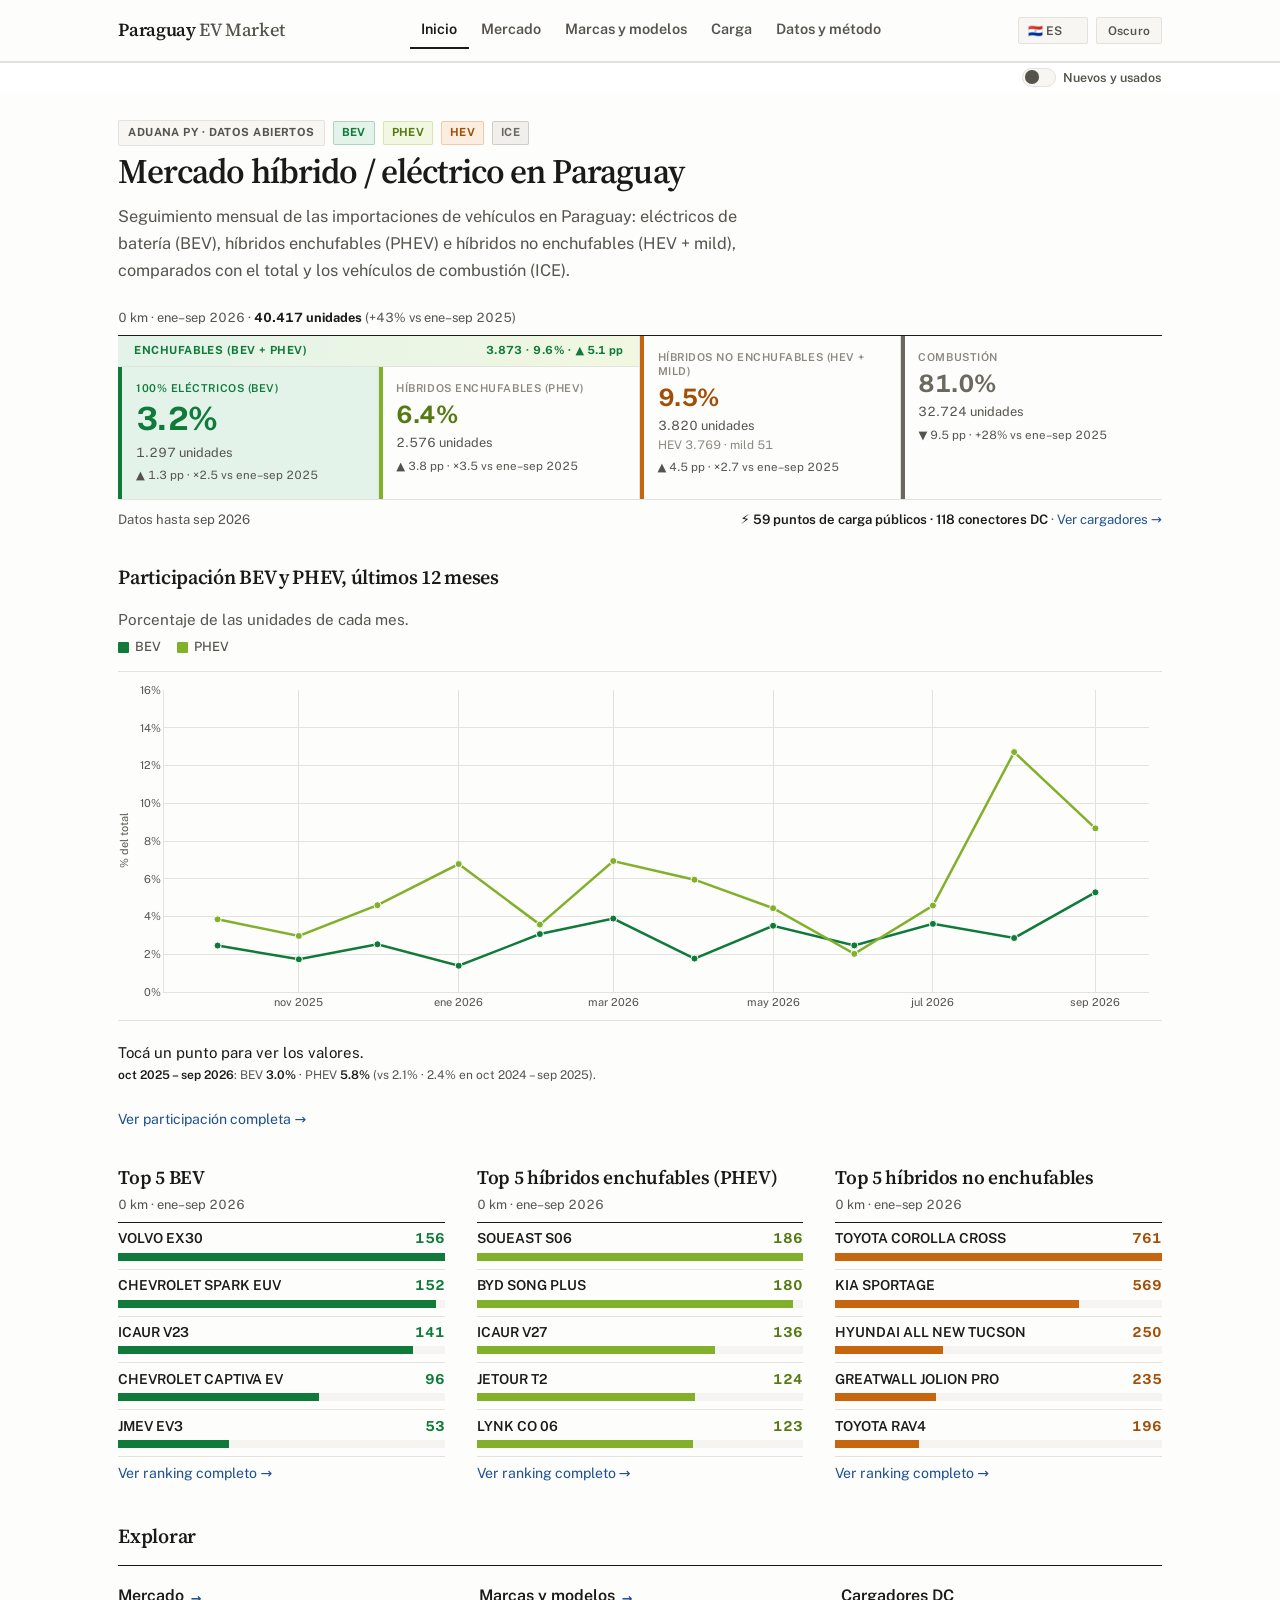
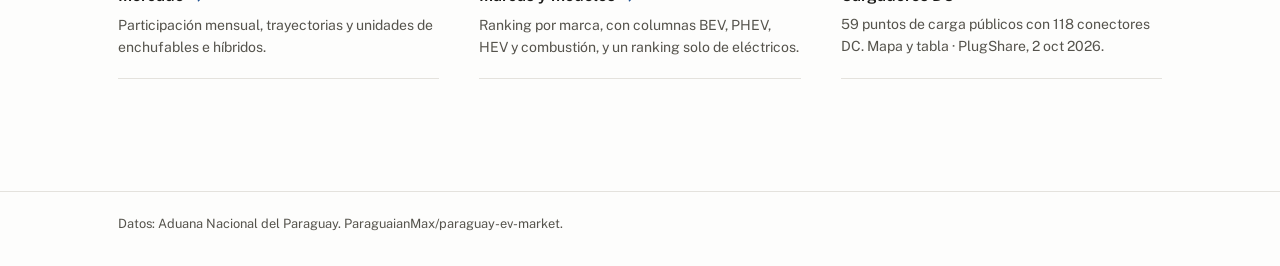
==== commit 982a996b: "Inicio: cargadores con la definición Público de Carga (59 puntos · 118 conectores) y Top 5 híbridos " ====
--- a/index.html
+++ b/index.html
@@ -120,6 +120,12 @@
         <p class="home-link"><a href="pages/marcas.html?periodo=ytd&amp;pt=bev#modelos" data-rank-link="bev" data-i18n="home_top_link">Ver ranking completo →</a></p>
       </div>
       <div class="home-top">
+        <h2 data-i18n="home_top_phev">Top 5 híbridos enchufables (PHEV)</h2>
+        <p class="pt-cut" data-home-top-cut></p>
+        <ol class="top-bars phev" id="home-top-phev"></ol>
+        <p class="home-link"><a href="pages/marcas.html?periodo=ytd&amp;pt=plugin#modelos" data-rank-link="plugin" data-i18n="home_top_link">Ver ranking completo →</a></p>
+      </div>
+      <div class="home-top">
         <h2 data-i18n="home_top_nonplug">Top 5 híbridos no enchufables</h2>
         <p class="pt-cut" data-home-top-cut></p>
         <ol class="top-bars nonplug" id="home-top-nonplug"></ol>
@@ -162,6 +168,7 @@
       const chart = document.getElementById("home-bp-chart");
       const note = document.getElementById("home-bp-note");
       const topBev = document.getElementById("home-top-bev");
+      const topPhev = document.getElementById("home-top-phev");
       const topNon = document.getElementById("home-top-nonplug");
       const chargerDesc = document.getElementById("card-chargers-desc");
       let S = null;
@@ -193,11 +200,12 @@
           cond: cond,
           prev: { sums: d.prev, periods: d.prev.months },
         });
-        const c = S.chargers;
+        // Carga "Público" mode (public and working), from build-summary.py.
+        const c = (S.chargers && S.chargers.public) || {};
         meta.innerHTML =
           "<span>" + PYEV.t("home_cutoff", { period: PYEV.periodLabel(S.cutoff) }) + "</span>" +
-          '<span class="home-meta-chargers"><b>⚡ ' + PYEV.t("home_chargers_stat", { plugs: c.plugs, sites: c.sites }) + "</b>" +
-          ' · <a href="pages/carga.html">' + PYEV.t("home_chargers_link") + "</a></span>";
+          '<span class="home-meta-chargers"><b>⚡ ' + PYEV.t("home_chargers_stat", { plugs: PYEV.fmtInt(c.plugs), sites: PYEV.fmtInt(c.sites) }) + "</b>" +
+          ' · <a href="pages/carga.html?acceso=publico">' + PYEV.t("home_chargers_link") + "</a></span>";
         PYEVCharts.bevPhevChart(chart, d.monthly);
         const w = d.last12, p = d.prev12;
         note.innerHTML = PYEV.t("home_bp_note", {
@@ -211,8 +219,9 @@
         const cut = PYEVCharts.cutLabel(d.ytd.months, cond);
         document.querySelectorAll("[data-home-top-cut]").forEach((el) => { el.textContent = cut; });
         topList(topBev, d.top.BEV);
+        topList(topPhev, d.top.PHEV || []);
         topList(topNon, d.top.NONPLUG);
-        if (chargerDesc) chargerDesc.textContent = PYEV.t("card_chargers_counts", c);
+        if (chargerDesc) chargerDesc.textContent = PYEV.t("card_chargers_counts", { plugs: PYEV.fmtInt(c.plugs), sites: PYEV.fmtInt(c.sites) });
       }
 
       // "Ver ranking completo" opens Marcas y modelos on the Top 5 cut: year to date
--- a/css/style.css
+++ b/css/style.css
@@ -1098,7 +1098,7 @@
 .home-link { font-size: 0.88rem; margin: 0.35rem 0 0; }
 .home-tops {
 display: grid;
-grid-template-columns: 1fr 1fr;
+grid-template-columns: repeat(3, minmax(0, 1fr));
 gap: 1.25rem 2rem;
 margin: 2rem 0 2.25rem;
 }
@@ -1120,6 +1120,8 @@
 .top-bars.nonplug .top-fill { background: var(--hev); }
 .top-bars.nonplug .top-name b { color: var(--hev-ink); }
 .top-bars.bev .top-name b { color: var(--bev-ink); }
+.top-bars.phev .top-fill { background: var(--phev); }
+.top-bars.phev .top-name b { color: var(--phev-ink); }
 @media (max-width: 720px) {
 .home-tops { grid-template-columns: 1fr; margin: 1.5rem 0 1.75rem; }
 .home-bp h2 { font-size: 1.2rem; }
@@ -1319,3 +1321,33 @@
 @media (max-width: 640px) {
 table.data.brand-cols th, table.data.brand-cols td { padding-left: 0.25rem; padding-right: 0.25rem; }
 }
+/* Carga top cards: four across on desktop, two by two on phones. */
+.kpi-grid.kpi-4 { grid-template-columns: repeat(4, minmax(0, 1fr)); }
+.kpi-grid.kpi-4 .kpi { border-bottom: 0; border-right: 1px solid var(--line); }
+.kpi-grid.kpi-4 .kpi:last-child { border-right: 0; }
+.kpi.kpi-growth .value small { font-size: 0.6em; font-weight: 600; color: var(--muted); }
+@media (max-width: 720px) {
+.kpi-grid.kpi-4 { grid-template-columns: repeat(2, minmax(0, 1fr)); }
+.kpi-grid.kpi-4 .kpi { border-right: 0; border-bottom: 1px solid var(--line); }
+.kpi-grid.kpi-4 .kpi:nth-child(odd) { border-right: 1px solid var(--line); }
+.kpi-grid.kpi-4 .kpi:nth-last-child(-n+2) { border-bottom: 0; }
+}
+.kpi.kpi-conn .value small { font-size: 0.66em; font-weight: 700; letter-spacing: 0; }
+.kpi-minor { display: flex; flex-wrap: wrap; gap: 0.1rem 0.75rem; margin-top: 0.3rem; font-size: 0.8rem; color: var(--muted); font-variant-numeric: tabular-nums; }
+.kpi-minor b { font-weight: 600; color: var(--muted); }
+@media (max-width: 560px) {
+.kpi-grid.kpi-4 .kpi { padding: 0.85rem 0.6rem 0.95rem; }
+.kpi-grid.kpi-4 .label { font-size: 0.62rem; letter-spacing: 0.03em; }
+.kpi-grid.kpi-4 .sub, .kpi-minor { font-size: 0.72rem; }
+}
+/* Carga: page-level access switch (Público | Público y restringido). */
+.access-toggle .access-opt { color: var(--muted); transition: color 0.15s; }
+.access-toggle .access-opt-pub { color: var(--bev); }
+.access-toggle.is-all .access-opt-pub { color: var(--muted); }
+.access-toggle.is-all .access-opt-all { color: var(--bev); }
+/* Carga: connectors by network scroll sideways inside their own box on phones. */
+.chart-hscroll { overflow-x: auto; overflow-y: hidden; -webkit-overflow-scrolling: touch; max-width: 100%; }
+.chart-hscroll > .chart-panel { min-width: 0; }
+.chart-network-cols { min-height: 0; }
+.chart-scroll-hint { display: none; font-size: 0.75rem; color: var(--muted); margin: 0.2rem 0 0; }
+.chart-hscroll.is-scrolling + .chart-scroll-hint { display: block; }
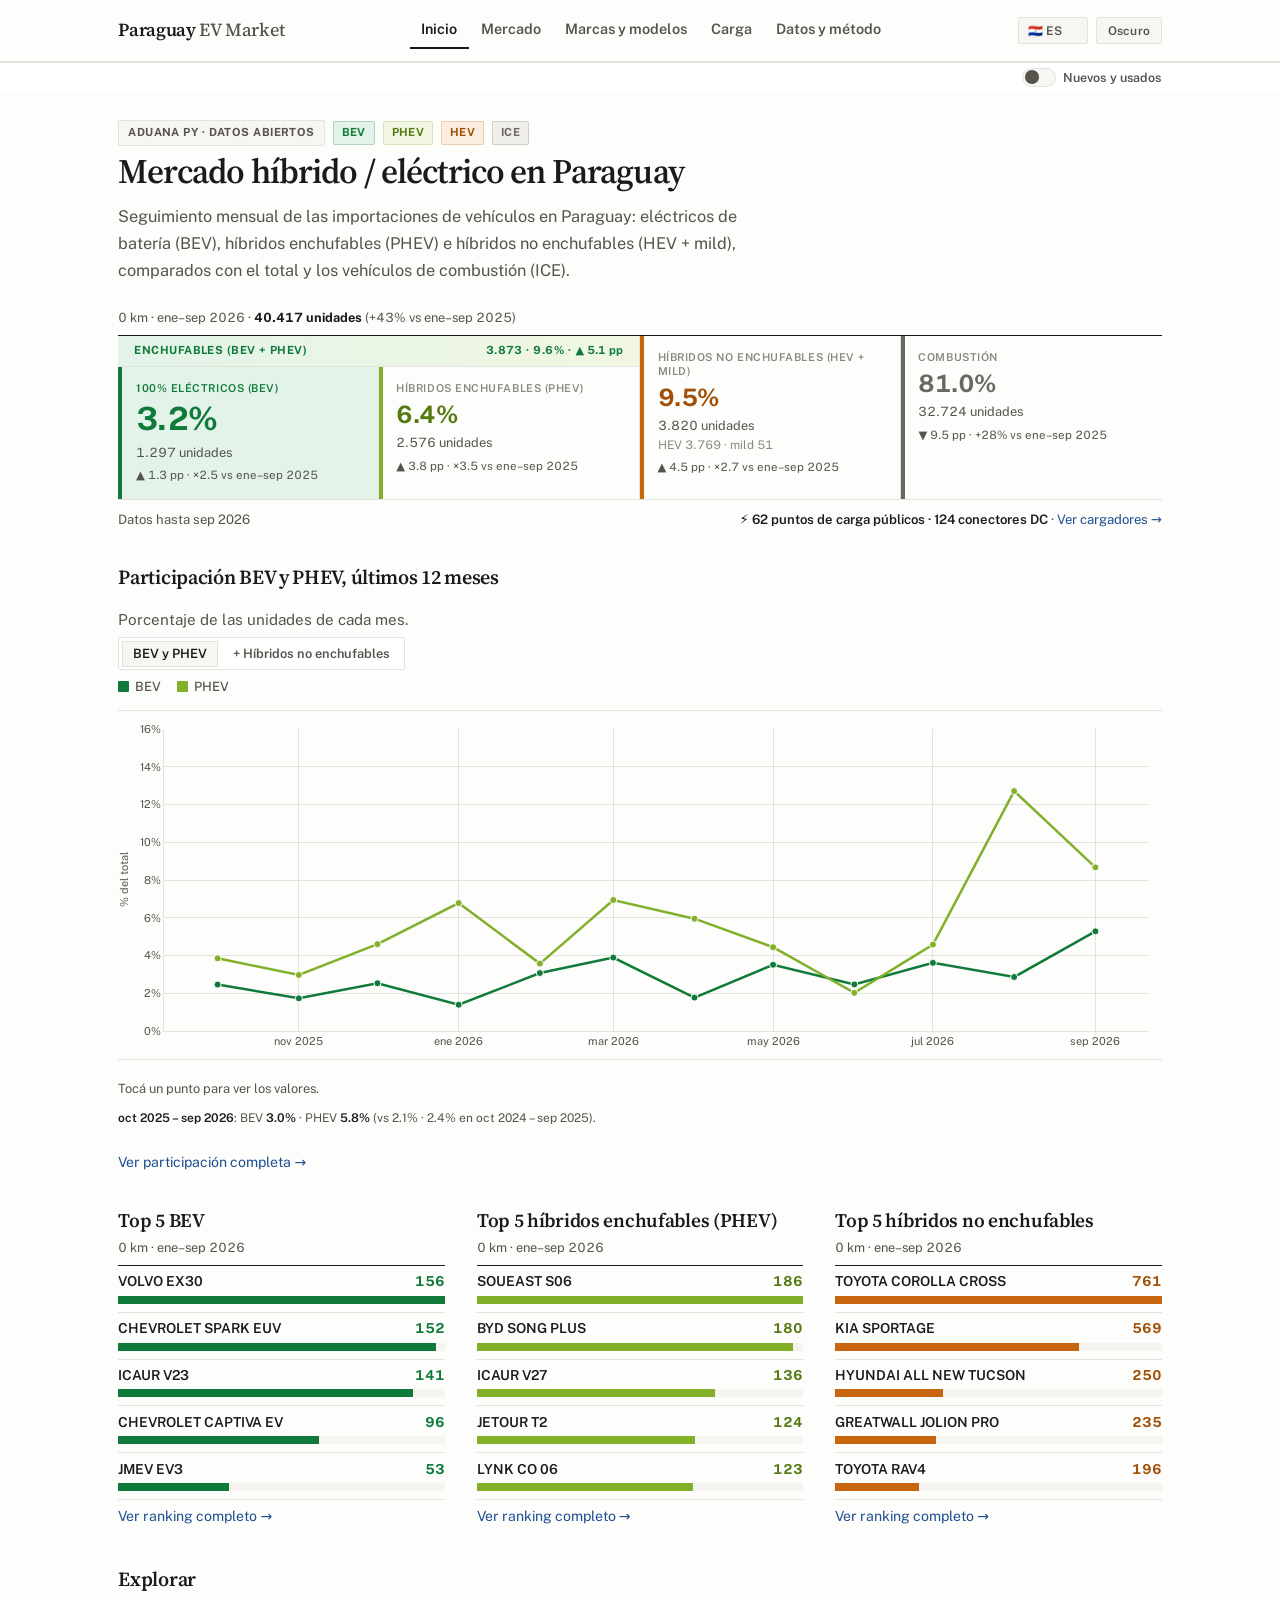
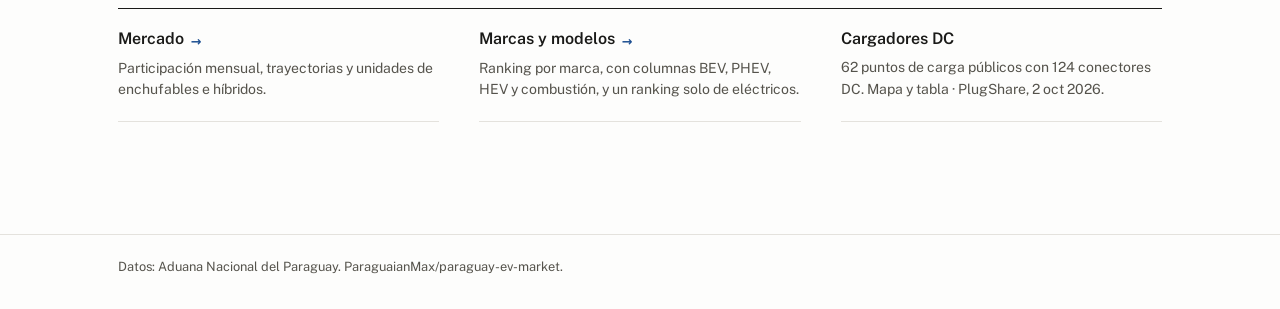
==== commit 1c1666e5: "Inicio: toggle híbridos não plug-in (HEV + mild) no gráfico BEV/PHEV 12m" ====
--- a/index.html
+++ b/index.html
@@ -103,9 +103,16 @@
     <section class="home-bp" aria-labelledby="home-bp-title">
       <h2 id="home-bp-title" data-i18n="home_bp_title">Participación BEV y PHEV, últimos 12 meses</h2>
       <p class="lead" data-i18n="home_bp_lead">Porcentaje de las unidades de cada mes.</p>
+      <div class="view-toggle-row">
+        <div class="period-mode" role="group" data-i18n-attr="aria-label:share_view_aria" aria-label="Líneas del gráfico">
+          <button type="button" class="period-mode-btn active" data-bp-hev="0" aria-pressed="true" data-i18n="home_bp_view_plug">BEV y PHEV</button>
+          <button type="button" class="period-mode-btn" data-bp-hev="1" aria-pressed="false" data-i18n="home_bp_view_hev">+ Híbridos no enchufables</button>
+        </div>
+      </div>
       <div class="legend-row">
         <span class="lg-bev">BEV</span>
         <span class="lg-phev">PHEV</span>
+        <span class="lg-hev" id="home-bp-lg-hev" hidden data-i18n="hl_nonplug">Híbridos no enchufables (HEV + mild)</span>
       </div>
       <div id="home-bp-chart" class="chart-panel chart-bare chart-yty"></div>
       <p class="chart-foot" id="home-bp-note"></p>
@@ -190,6 +197,20 @@
         ).join("");
       }
 
+      const BP_HEV_KEY = "pyev-home-bp-hev";
+      function bpHev() {
+        try { return localStorage.getItem(BP_HEV_KEY) === "1"; } catch (e) { return false; }
+      }
+      document.querySelectorAll("[data-bp-hev]").forEach((b) => {
+        b.addEventListener("click", () => {
+          try {
+            if (b.dataset.bpHev === "1") localStorage.setItem(BP_HEV_KEY, "1");
+            else localStorage.removeItem(BP_HEV_KEY);
+          } catch (e) {}
+          draw();
+        });
+      });
+
       function draw() {
         if (!S) return;
         const cond = condKey();
@@ -206,9 +227,21 @@
           "<span>" + PYEV.t("home_cutoff", { period: PYEV.periodLabel(S.cutoff) }) + "</span>" +
           '<span class="home-meta-chargers"><b>⚡ ' + PYEV.t("home_chargers_stat", { plugs: PYEV.fmtInt(c.plugs), sites: PYEV.fmtInt(c.sites) }) + "</b>" +
           ' · <a href="pages/carga.html?acceso=publico">' + PYEV.t("home_chargers_link") + "</a></span>";
-        PYEVCharts.bevPhevChart(chart, d.monthly);
+        const hevOn = bpHev();
+        document.querySelectorAll("[data-bp-hev]").forEach((b) => {
+          const on = (b.dataset.bpHev === "1") === hevOn;
+          b.classList.toggle("active", on);
+          b.setAttribute("aria-pressed", on ? "true" : "false");
+        });
+        const lgHev = document.getElementById("home-bp-lg-hev");
+        if (lgHev) lgHev.hidden = !hevOn;
+        const bpTitle = document.getElementById("home-bp-title");
+        if (bpTitle) bpTitle.textContent = PYEV.t(hevOn ? "home_bp_title_hev" : "home_bp_title");
+        PYEVCharts.bevPhevChart(chart, d.monthly, { hev: hevOn });
         const w = d.last12, p = d.prev12;
-        note.innerHTML = PYEV.t("home_bp_note", {
+        note.innerHTML = PYEV.t(hevOn ? "home_bp_note_hev" : "home_bp_note", {
+          hev: "<b>" + pct(w.HEV + w.OTHERS, w.TOTAL) + "</b>",
+          phhev: pct(p.HEV + p.OTHERS, p.TOTAL),
           period: "<b>" + PYEVCharts.monthsLabel(w.months) + "</b>",
           bev: "<b>" + pct(w.BEV, w.TOTAL) + "</b>",
           phev: "<b>" + pct(w.PHEV, w.TOTAL) + "</b>",
@@ -247,7 +280,7 @@
       let narrow = window.innerWidth < 640;
       window.addEventListener("resize", () => {
         const n = window.innerWidth < 640;
-        if (n !== narrow) { narrow = n; if (S) PYEVCharts.bevPhevChart(chart, S.conditions[condKey()].monthly); }
+        if (n !== narrow) { narrow = n; if (S) PYEVCharts.bevPhevChart(chart, S.conditions[condKey()].monthly, { hev: bpHev() }); }
       });
       window.addEventListener("pyev-theme", () => { if (chart && chart._pyevRows) PYEVCharts.restyleTheme(chart); });
     });
--- a/css/style.css
+++ b/css/style.css
@@ -1233,6 +1233,8 @@
 }
 details.fold > summary .fold-sub { font-family: var(--font-ui); font-size: 0.82rem; font-weight: 500; color: var(--muted); margin-left: 0.4rem; }
 .table-search { margin: 0.25rem 0 0.6rem; }
+.table-access { display: flex; justify-content: flex-start; margin: 0.5rem 0 0.35rem; }
+.table-access .nuevos-toggle { margin-left: 0; }
 .table-search input {
 width: 100%;
 max-width: 22rem;
@@ -1311,6 +1313,11 @@
 .mm-sticky .series-toolbar { gap: 0.45rem 0.6rem; padding: 0.45rem 0.5rem; }
 .mm-sticky .variant-switcher select { min-width: 7.5rem; }
 }
+/* The bar bleeds to the page edge by the .wrap padding; at ≤560px that padding
+   is 0.9rem, so a 1.15rem bleed overflowed the page by 4px. */
+@media (max-width: 560px) {
+.mm-sticky { margin-left: -0.9rem; margin-right: -0.9rem; padding-left: 0.9rem; padding-right: 0.9rem; }
+}
 /* "% del total del período" header wraps instead of widening the table. */
 table.data th.pct-col { white-space: normal; min-width: 4.2rem; max-width: 6rem; line-height: 1.15; }
 @media (max-width: 640px) {
@@ -1335,6 +1342,17 @@
 .kpi.kpi-conn .value small { font-size: 0.66em; font-weight: 700; letter-spacing: 0; }
 .kpi-minor { display: flex; flex-wrap: wrap; gap: 0.1rem 0.75rem; margin-top: 0.3rem; font-size: 0.8rem; color: var(--muted); font-variant-numeric: tabular-nums; }
 .kpi-minor b { font-weight: 600; color: var(--muted); }
+.kpi-adapter { margin-top: 0.2rem; font-size: 0.74rem; color: var(--muted); }
+/* Carga locations table: sortable headers. */
+table.charger-table th { padding: 0; }
+table.charger-table th.num { text-align: right; }
+.th-sort { all: unset; box-sizing: border-box; display: block; width: 100%; padding: 0.65rem 0.75rem; cursor: pointer; font: inherit; color: inherit; text-transform: inherit; letter-spacing: inherit; white-space: nowrap; -webkit-tap-highlight-color: transparent; }
+table.charger-table th.num .th-sort { text-align: right; }
+.th-sort:hover, .th-sort.is-active { color: var(--text); }
+.th-sort:focus-visible { outline: 2px solid var(--accent); outline-offset: -2px; }
+.th-sort .sort-ind { font-size: 0.85em; opacity: 0.35; }
+.th-sort.is-active .sort-ind { opacity: 1; }
+table.data td.conn-cell { white-space: nowrap; font-variant-numeric: tabular-nums; }
 @media (max-width: 560px) {
 .kpi-grid.kpi-4 .kpi { padding: 0.85rem 0.6rem 0.95rem; }
 .kpi-grid.kpi-4 .label { font-size: 0.62rem; letter-spacing: 0.03em; }
@@ -1351,3 +1369,23 @@
 .chart-network-cols { min-height: 0; }
 .chart-scroll-hint { display: none; font-size: 0.75rem; color: var(--muted); margin: 0.2rem 0 0; }
 .chart-hscroll.is-scrolling + .chart-scroll-hint { display: block; }
+
+/* Tap readout under every chart (js/chart-click.js): name · number · unit grid. */
+.chart-readout { font-size: 0.8rem; line-height: 1.35; margin: 0.25rem 0 0.6rem; color: var(--text); }
+.chart-readout[data-state="hint"] { color: var(--muted); }
+.chart-readout-cat { font-weight: 650; margin-bottom: 0.1rem; }
+.chart-readout ul {
+  list-style: none;
+  margin: 0;
+  padding: 0;
+  display: grid;
+  grid-template-columns: minmax(0, max-content) max-content minmax(0, 1fr);
+  column-gap: 0.6rem;
+  row-gap: 0.12rem;
+  align-items: baseline;
+}
+.chart-readout li { display: contents; }
+.chart-readout .name { min-width: 0; overflow-wrap: anywhere; }
+.chart-readout .num { text-align: right; font-variant-numeric: tabular-nums; font-weight: 600; white-space: nowrap; }
+.chart-readout .unit { color: var(--muted); white-space: nowrap; }
+.chart-readout li.is-hit .name, .chart-readout li.is-hit .num { font-weight: 700; }
--- a/css/variant.css
+++ b/css/variant.css
@@ -478,18 +478,6 @@
   font-size: 0.8rem;
   line-height: 1.35;
 }
-.chart-scroll + .chart-readout ul {
-  list-style: none;
-  margin: 0.15rem 0 0;
-  padding: 0;
-}
-.chart-scroll + .chart-readout li {
-  display: flex;
-  justify-content: space-between;
-  gap: 0.6rem;
-  padding: 0.08rem 0;
-}
-.chart-readout-cat { font-weight: 650; }
 
 @media (max-width: 640px) {
   #chart-top-brands.chart-panel,
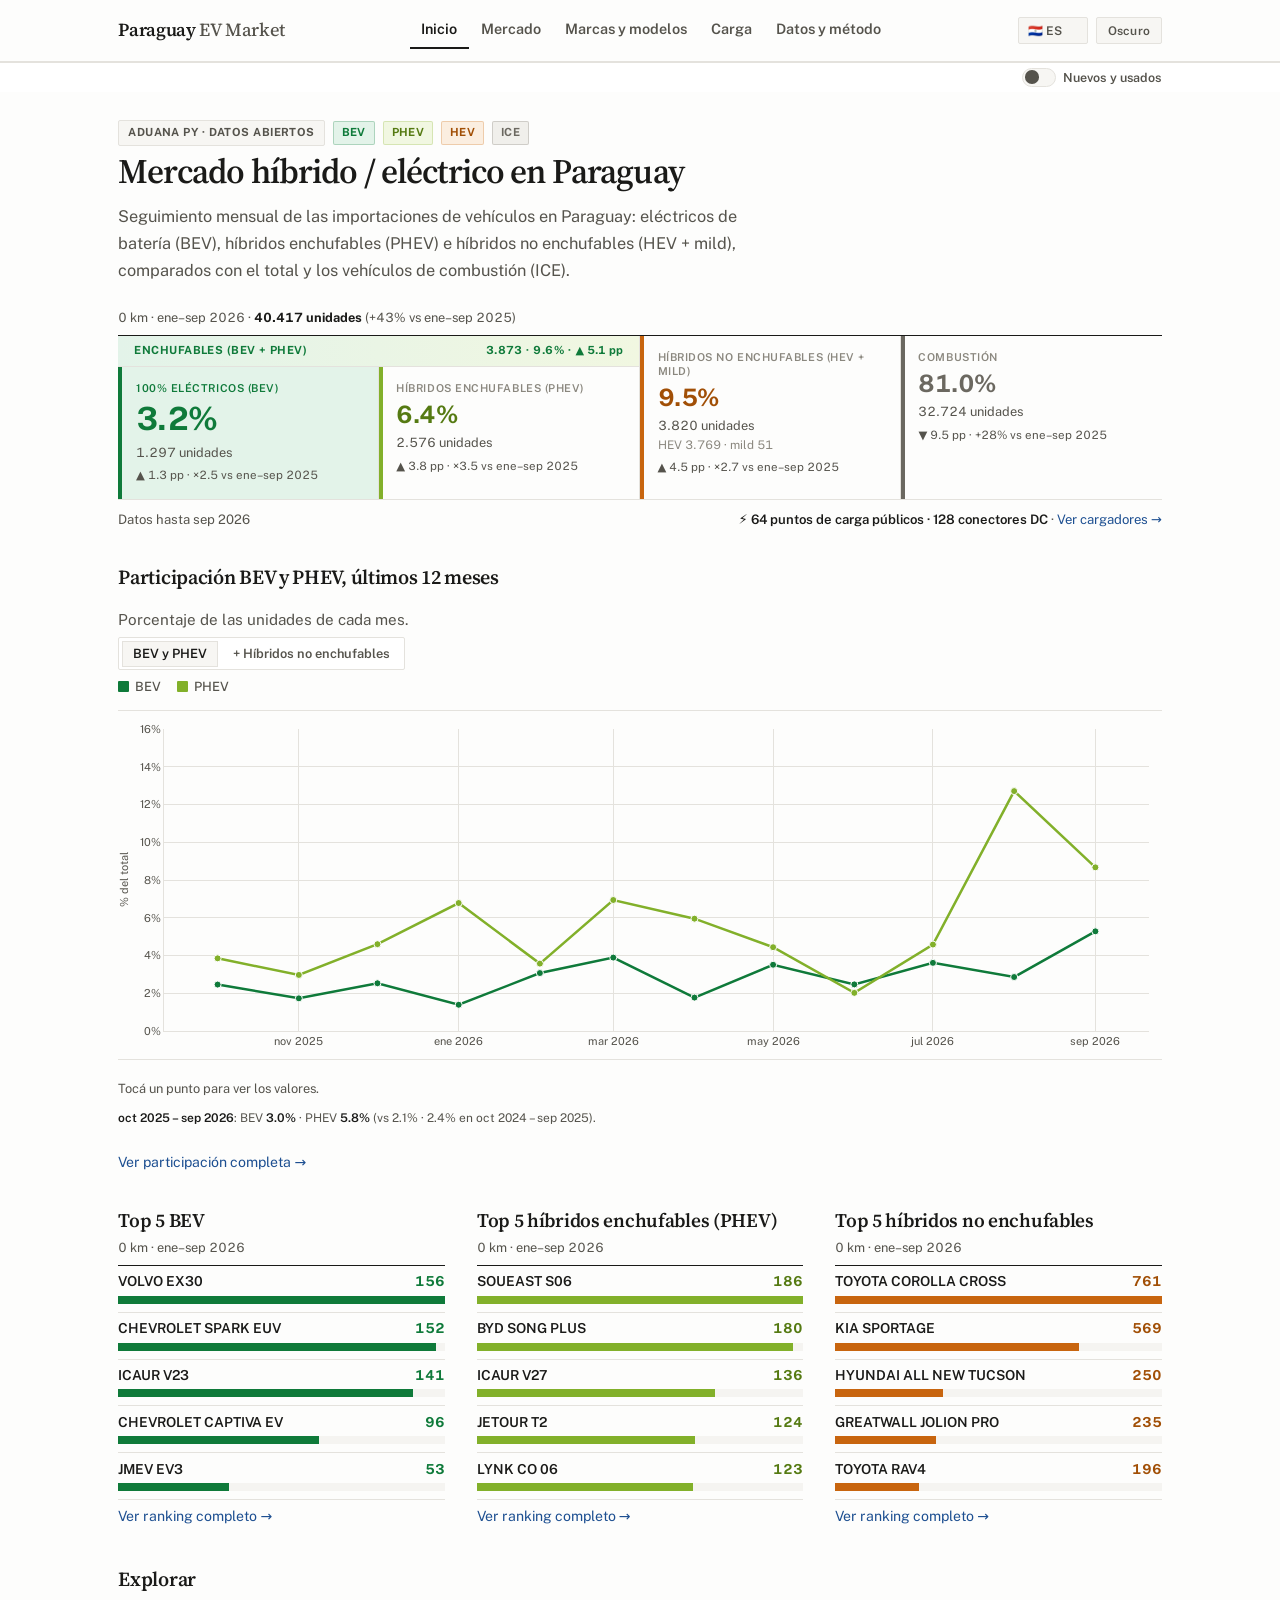
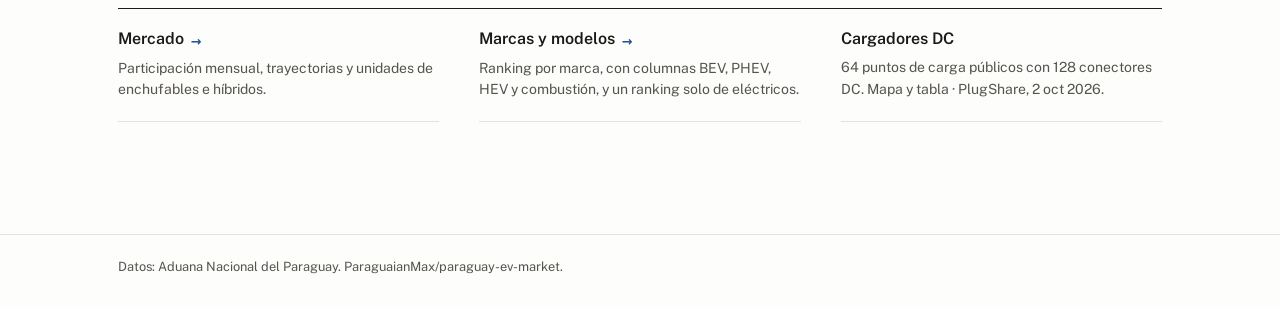
==== commit 7f65b37b: "Páginas: ?v= nos JS/CSS para o navegador pegar a versão nova (Conectores por red com Sin red no fim)" ====
--- a/index.html
+++ b/index.html
@@ -52,15 +52,15 @@
   <link rel="preconnect" href="https://fonts.googleapis.com" />
   <link rel="preconnect" href="https://fonts.gstatic.com" crossorigin />
   <link rel="stylesheet" href="https://fonts.googleapis.com/css2?family=Source+Serif+4:opsz,wght@8..60,400;8..60,500;8..60,600;8..60,700&family=Public+Sans:wght@400;500;600;700&display=swap" />
-  <link rel="stylesheet" href="css/style.css" />
-  <link rel="stylesheet" href="css/variant.css" />
+  <link rel="stylesheet" href="css/style.css?v=20261020b" />
+  <link rel="stylesheet" href="css/variant.css?v=20261020b" />
   <script src="https://cdn.plot.ly/plotly-2.35.2.min.js" defer></script>
-  <script src="js/chart-click.js" defer></script>
-  <script src="js/i18n.js" defer></script>
-  <script src="js/i18n-variant.js" defer></script>
-<script src="js/load-csv.js" defer></script>
-  <script src="js/charts.js" defer></script>
-  <script src="js/nuevos.js" defer></script>
+  <script src="js/chart-click.js?v=20261020b" defer></script>
+  <script src="js/i18n.js?v=20261020b" defer></script>
+  <script src="js/i18n-variant.js?v=20261020b" defer></script>
+<script src="js/load-csv.js?v=20261020b" defer></script>
+  <script src="js/charts.js?v=20261020b" defer></script>
+  <script src="js/nuevos.js?v=20261020b" defer></script>
 </head>
 <body>
   <header class="site">
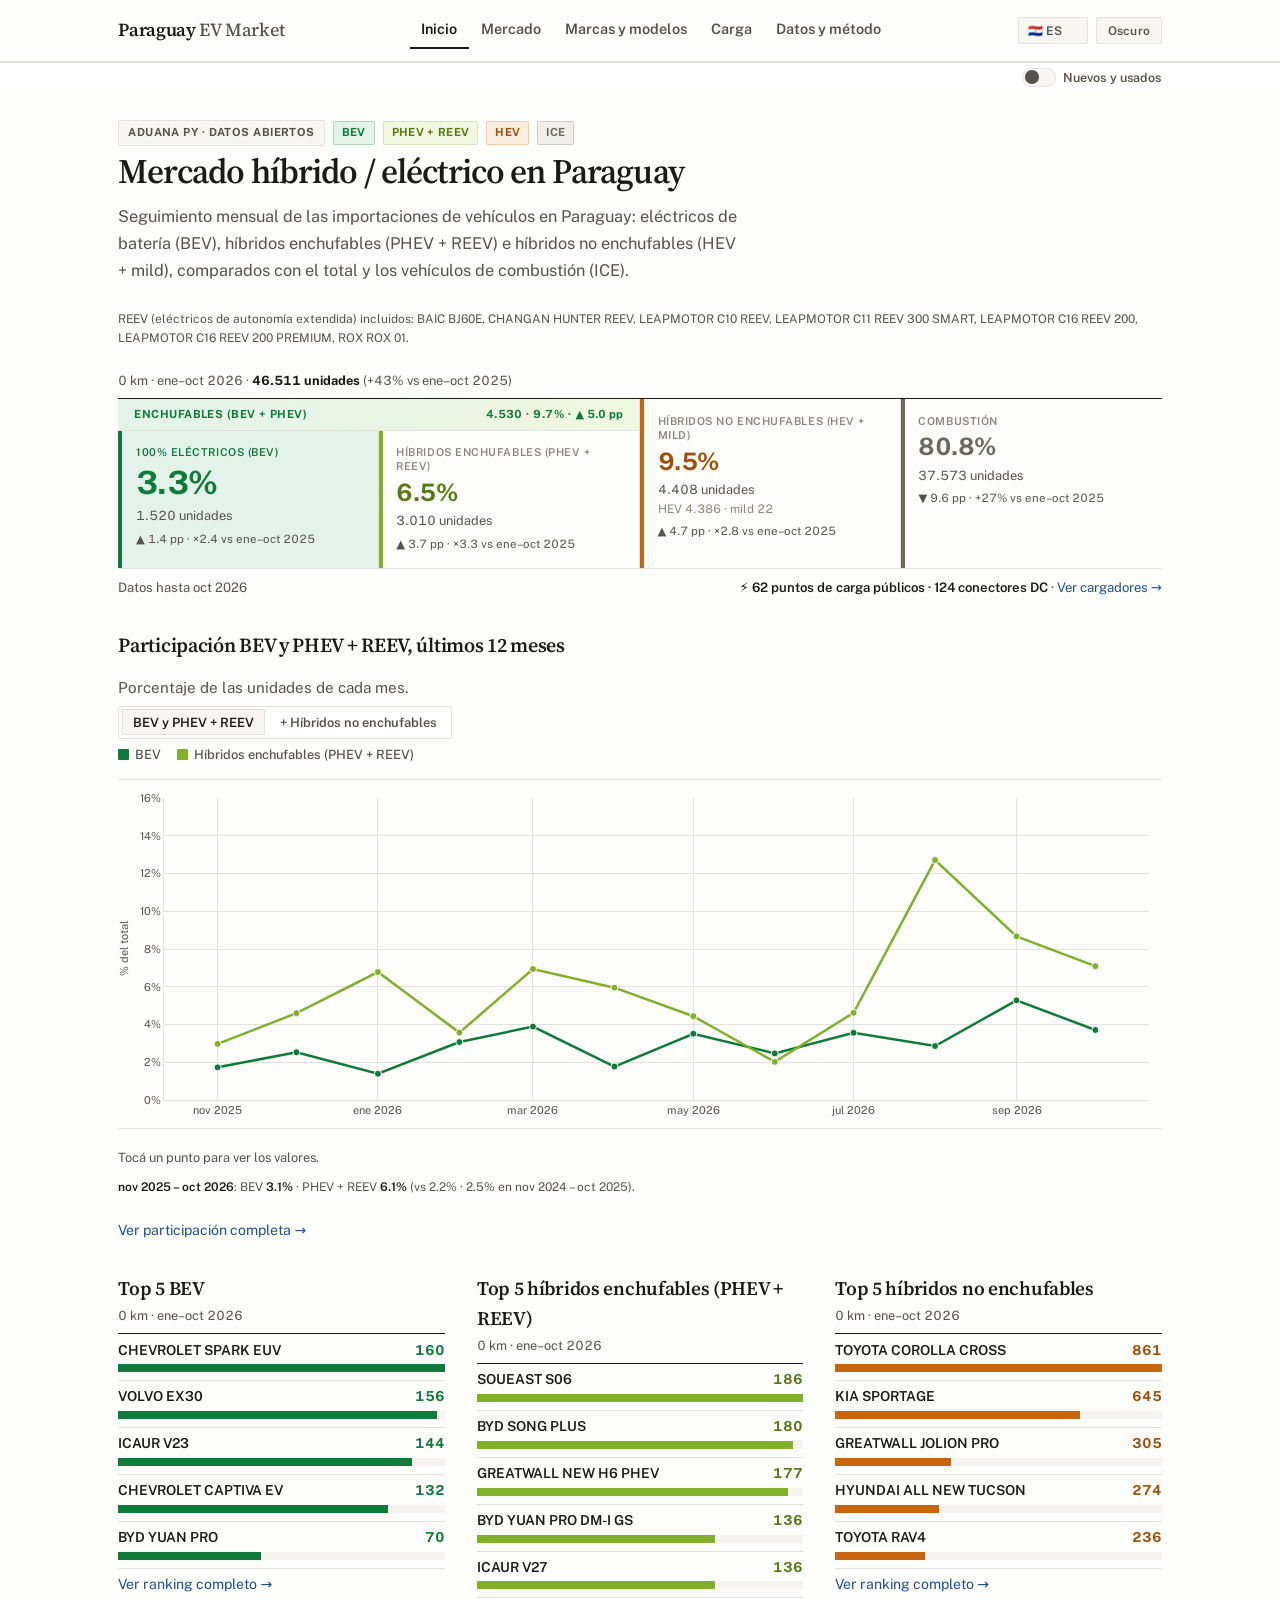
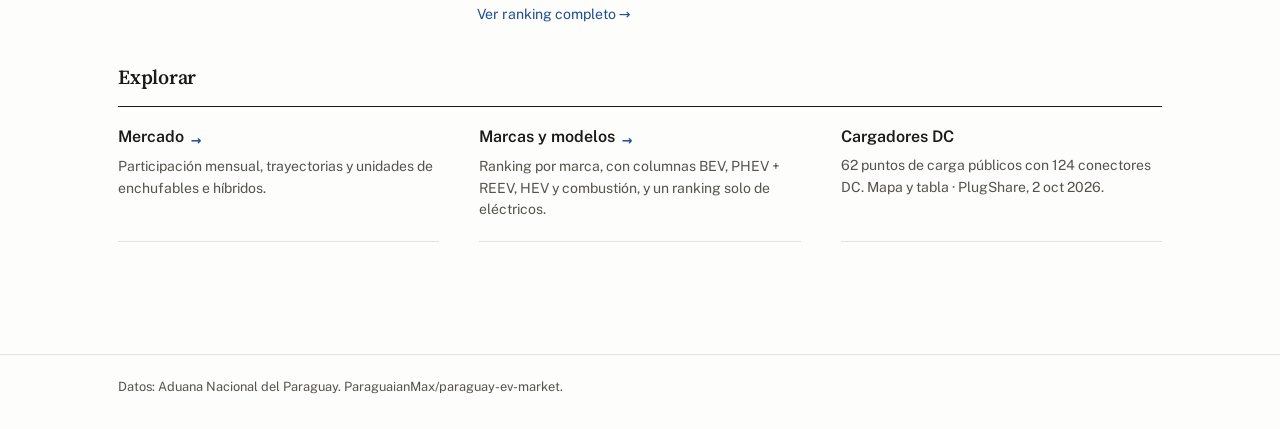
==== commit b3576269: "site: PHEV shown as 'Híbridos enchufables (PHEV + REEV)' (ES/PT/EN) everywhere public; REEV note on " ====
--- a/index.html
+++ b/index.html
@@ -52,15 +52,15 @@
   <link rel="preconnect" href="https://fonts.googleapis.com" />
   <link rel="preconnect" href="https://fonts.gstatic.com" crossorigin />
   <link rel="stylesheet" href="https://fonts.googleapis.com/css2?family=Source+Serif+4:opsz,wght@8..60,400;8..60,500;8..60,600;8..60,700&family=Public+Sans:wght@400;500;600;700&display=swap" />
-  <link rel="stylesheet" href="css/style.css?v=20261020b" />
-  <link rel="stylesheet" href="css/variant.css?v=20261020b" />
+  <link rel="stylesheet" href="css/style.css?v=20261102a" />
+  <link rel="stylesheet" href="css/variant.css?v=20261102a" />
   <script src="https://cdn.plot.ly/plotly-2.35.2.min.js" defer></script>
-  <script src="js/chart-click.js?v=20261020b" defer></script>
-  <script src="js/i18n.js?v=20261020b" defer></script>
-  <script src="js/i18n-variant.js?v=20261020b" defer></script>
-<script src="js/load-csv.js?v=20261020b" defer></script>
-  <script src="js/charts.js?v=20261020b" defer></script>
-  <script src="js/nuevos.js?v=20261020b" defer></script>
+  <script src="js/chart-click.js?v=20261102a" defer></script>
+  <script src="js/i18n.js?v=20261102a" defer></script>
+  <script src="js/i18n-variant.js?v=20261102a" defer></script>
+<script src="js/load-csv.js?v=20261102a" defer></script>
+  <script src="js/charts.js?v=20261102a" defer></script>
+  <script src="js/nuevos.js?v=20261102a" defer></script>
 </head>
 <body>
   <header class="site">
@@ -87,7 +87,7 @@
     <div class="page-eyebrow">
       <span class="badge" data-i18n="data_badge">Aduana PY · datos abiertos</span>
       <span class="pill pill-bev">BEV</span>
-      <span class="pill pill-phev">PHEV</span>
+      <span class="pill pill-phev" data-i18n="pt_phev_short">PHEV + REEV</span>
       <span class="pill pill-hev">HEV</span>
       <span class="pill pill-ice">ICE</span>
     </div>
@@ -95,6 +95,7 @@
     <p class="lead" data-i18n="home_lead">Seguimiento mensual de las importaciones de vehículos en Paraguay: eléctricos de batería (BEV), híbridos enchufables (PHEV) e híbridos no enchufables (HEV + mild), comparados con el total y los vehículos de combustión (ICE).</p>
     <div class="nuevos-banner" data-nuevos-note hidden data-i18n="nuevos_banner">Solo 0 km</div>
 
+<p class="chart-foot reev-note" data-reev-note="data/summary.json" hidden></p>
 <div id="kpis" class="pt-headline">
       <div class="status" data-i18n="loading">Cargando…</div>
     </div>
@@ -111,7 +112,7 @@
       </div>
       <div class="legend-row">
         <span class="lg-bev">BEV</span>
-        <span class="lg-phev">PHEV</span>
+        <span class="lg-phev" data-i18n="pt_phev">Híbridos enchufables (PHEV + REEV)</span>
         <span class="lg-hev" id="home-bp-lg-hev" hidden data-i18n="hl_nonplug">Híbridos no enchufables (HEV + mild)</span>
       </div>
       <div id="home-bp-chart" class="chart-panel chart-bare chart-yty"></div>
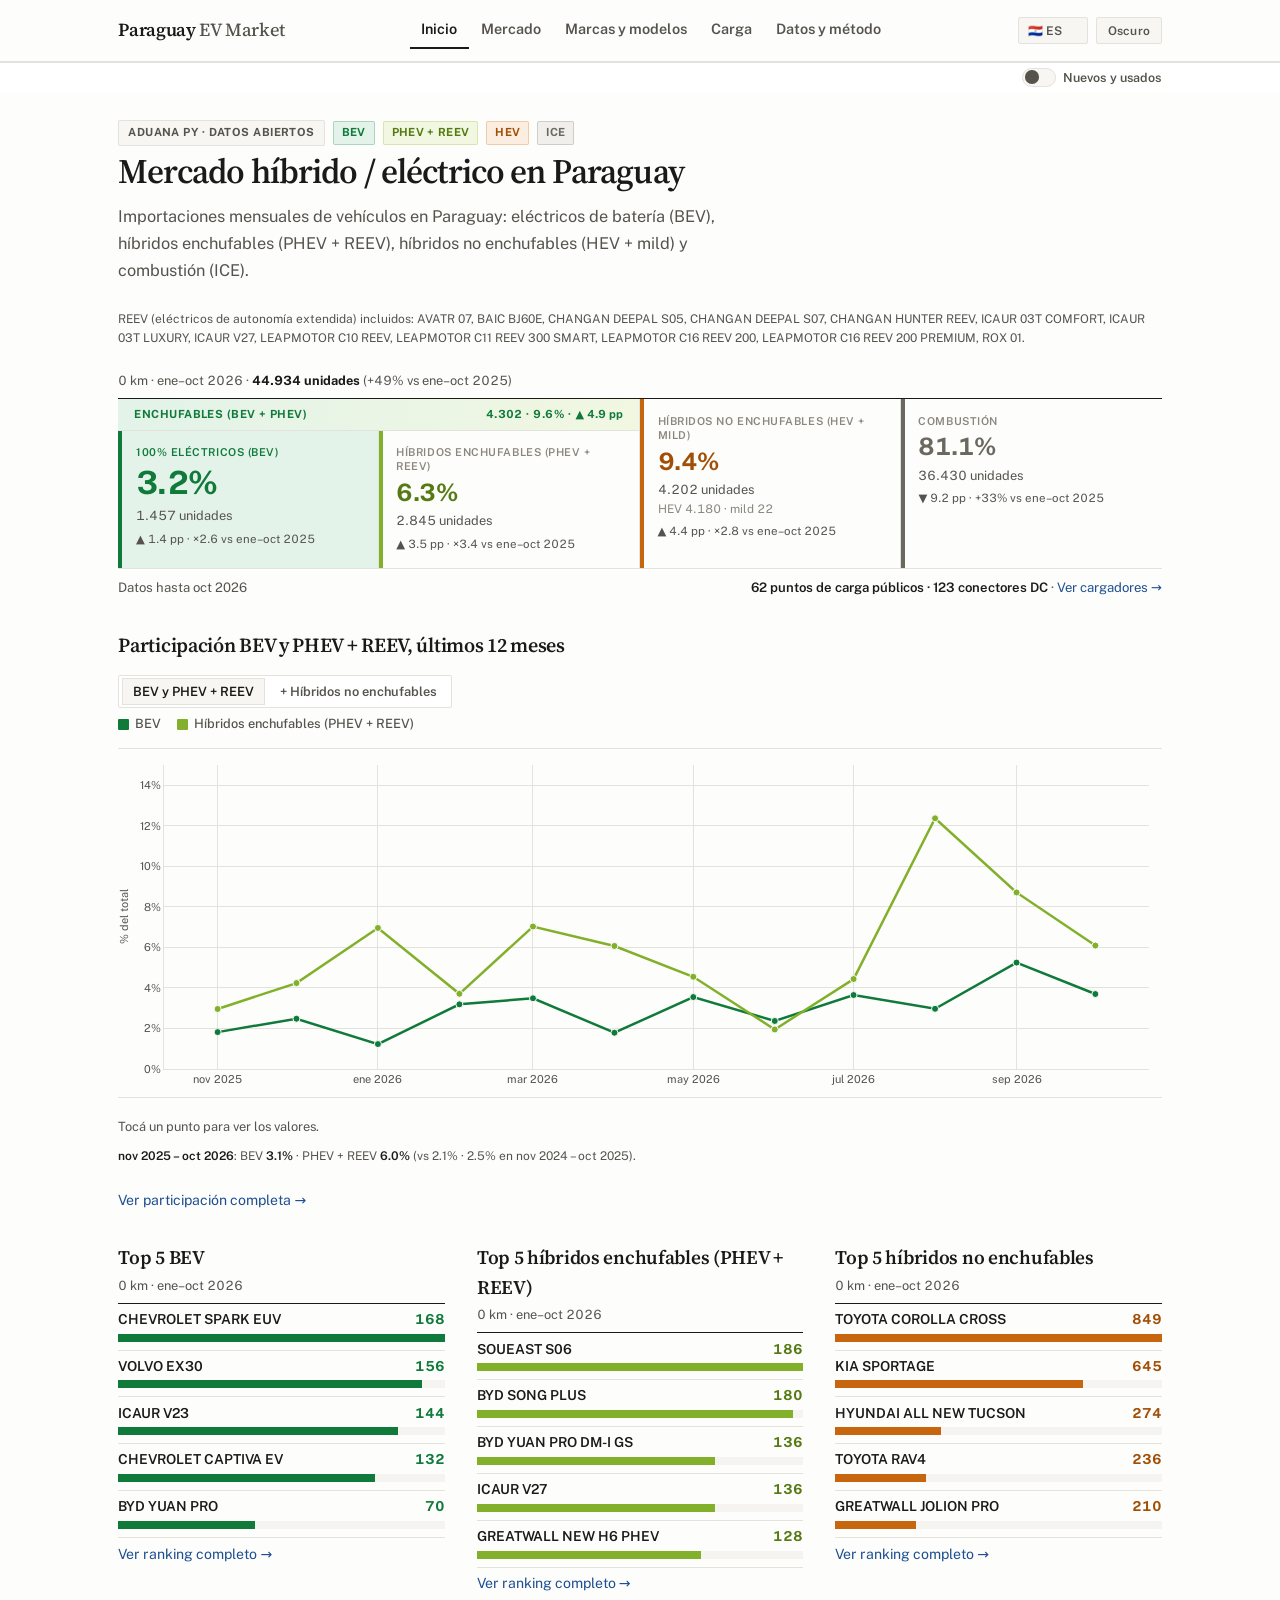
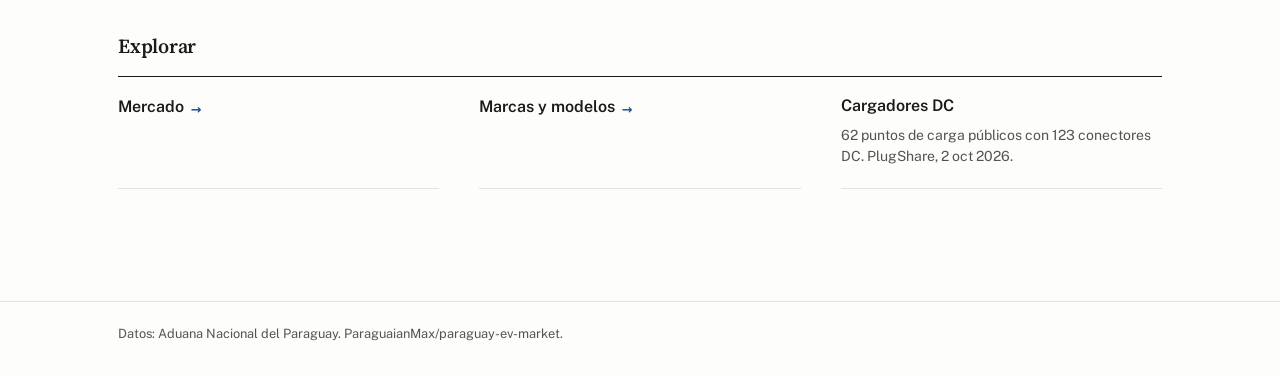
==== commit bc2bc2fb: "Texto: remove legendas explicativas não pedidas (ES/PT/EN) - Remove leads e instruções de leitura em" ====
--- a/index.html
+++ b/index.html
@@ -52,15 +52,15 @@
   <link rel="preconnect" href="https://fonts.googleapis.com" />
   <link rel="preconnect" href="https://fonts.gstatic.com" crossorigin />
   <link rel="stylesheet" href="https://fonts.googleapis.com/css2?family=Source+Serif+4:opsz,wght@8..60,400;8..60,500;8..60,600;8..60,700&family=Public+Sans:wght@400;500;600;700&display=swap" />
-  <link rel="stylesheet" href="css/style.css?v=20261102a" />
-  <link rel="stylesheet" href="css/variant.css?v=20261102a" />
+  <link rel="stylesheet" href="css/style.css?v=20261118a" />
+  <link rel="stylesheet" href="css/variant.css?v=20261118a" />
   <script src="https://cdn.plot.ly/plotly-2.35.2.min.js" defer></script>
-  <script src="js/chart-click.js?v=20261102a" defer></script>
-  <script src="js/i18n.js?v=20261102a" defer></script>
-  <script src="js/i18n-variant.js?v=20261102a" defer></script>
-<script src="js/load-csv.js?v=20261102a" defer></script>
-  <script src="js/charts.js?v=20261102a" defer></script>
-  <script src="js/nuevos.js?v=20261102a" defer></script>
+  <script src="js/chart-click.js?v=20261118a" defer></script>
+  <script src="js/i18n.js?v=20261118a" defer></script>
+  <script src="js/i18n-variant.js?v=20261118a" defer></script>
+<script src="js/load-csv.js?v=20261118a" defer></script>
+  <script src="js/charts.js?v=20261118a" defer></script>
+  <script src="js/nuevos.js?v=20261118a" defer></script>
 </head>
 <body>
   <header class="site">
@@ -92,7 +92,7 @@
       <span class="pill pill-ice">ICE</span>
     </div>
     <h1 data-i18n="home_title">Mercado híbrido / eléctrico en Paraguay</h1>
-    <p class="lead" data-i18n="home_lead">Seguimiento mensual de las importaciones de vehículos en Paraguay: eléctricos de batería (BEV), híbridos enchufables (PHEV) e híbridos no enchufables (HEV + mild), comparados con el total y los vehículos de combustión (ICE).</p>
+    <p class="lead" data-i18n="home_lead">Importaciones mensuales de vehículos en Paraguay: eléctricos de batería (BEV), híbridos enchufables (PHEV + REEV), híbridos no enchufables (HEV + mild) y combustión (ICE).</p>
     <div class="nuevos-banner" data-nuevos-note hidden data-i18n="nuevos_banner">Solo 0 km</div>
 
 <p class="chart-foot reev-note" data-reev-note="data/summary.json" hidden></p>
@@ -103,7 +103,6 @@
 
     <section class="home-bp" aria-labelledby="home-bp-title">
       <h2 id="home-bp-title" data-i18n="home_bp_title">Participación BEV y PHEV, últimos 12 meses</h2>
-      <p class="lead" data-i18n="home_bp_lead">Porcentaje de las unidades de cada mes.</p>
       <div class="view-toggle-row">
         <div class="period-mode" role="group" data-i18n-attr="aria-label:share_view_aria" aria-label="Líneas del gráfico">
           <button type="button" class="period-mode-btn active" data-bp-hev="0" aria-pressed="true" data-i18n="home_bp_view_plug">BEV y PHEV</button>
@@ -145,15 +144,13 @@
     <div class="cards">
       <a class="card" href="pages/mercado.html">
         <h3><span data-i18n="card_mercado">Mercado</span> <span class="arrow" aria-hidden="true">→</span></h3>
-        <p data-i18n="card_mercado_desc">Participación mensual, trayectorias y unidades de enchufables e híbridos.</p>
       </a>
       <a class="card" href="pages/marcas.html">
         <h3><span data-i18n="card_marcas">Marcas y modelos</span> <span class="arrow" aria-hidden="true">→</span></h3>
-        <p data-i18n="card_marcas_desc">Ranking por marca y un ranking solo de eléctricos.</p>
       </a>
       <a class="card" href="pages/carga.html">
         <h3 data-i18n="card_chargers">Cargadores DC <span class="arrow" aria-hidden="true">→</span></h3>
-        <p id="card-chargers-desc" data-i18n="card_chargers_desc">Mapa y tabla de la red de carga rápida (DC). PlugShare, 2 oct 2026.</p>
+        <p id="card-chargers-desc" data-i18n="card_chargers_desc">PlugShare, 2 oct 2026.</p>
       </a>
     </div>
 
@@ -226,7 +223,7 @@
         const c = (S.chargers && S.chargers.public) || {};
         meta.innerHTML =
           "<span>" + PYEV.t("home_cutoff", { period: PYEV.periodLabel(S.cutoff) }) + "</span>" +
-          '<span class="home-meta-chargers"><b>⚡ ' + PYEV.t("home_chargers_stat", { plugs: PYEV.fmtInt(c.plugs), sites: PYEV.fmtInt(c.sites) }) + "</b>" +
+          '<span class="home-meta-chargers"><b>' + PYEV.t("home_chargers_stat", { plugs: PYEV.fmtInt(c.plugs), sites: PYEV.fmtInt(c.sites) }) + "</b>" +
           ' · <a href="pages/carga.html?acceso=publico">' + PYEV.t("home_chargers_link") + "</a></span>";
         const hevOn = bpHev();
         document.querySelectorAll("[data-bp-hev]").forEach((b) => {
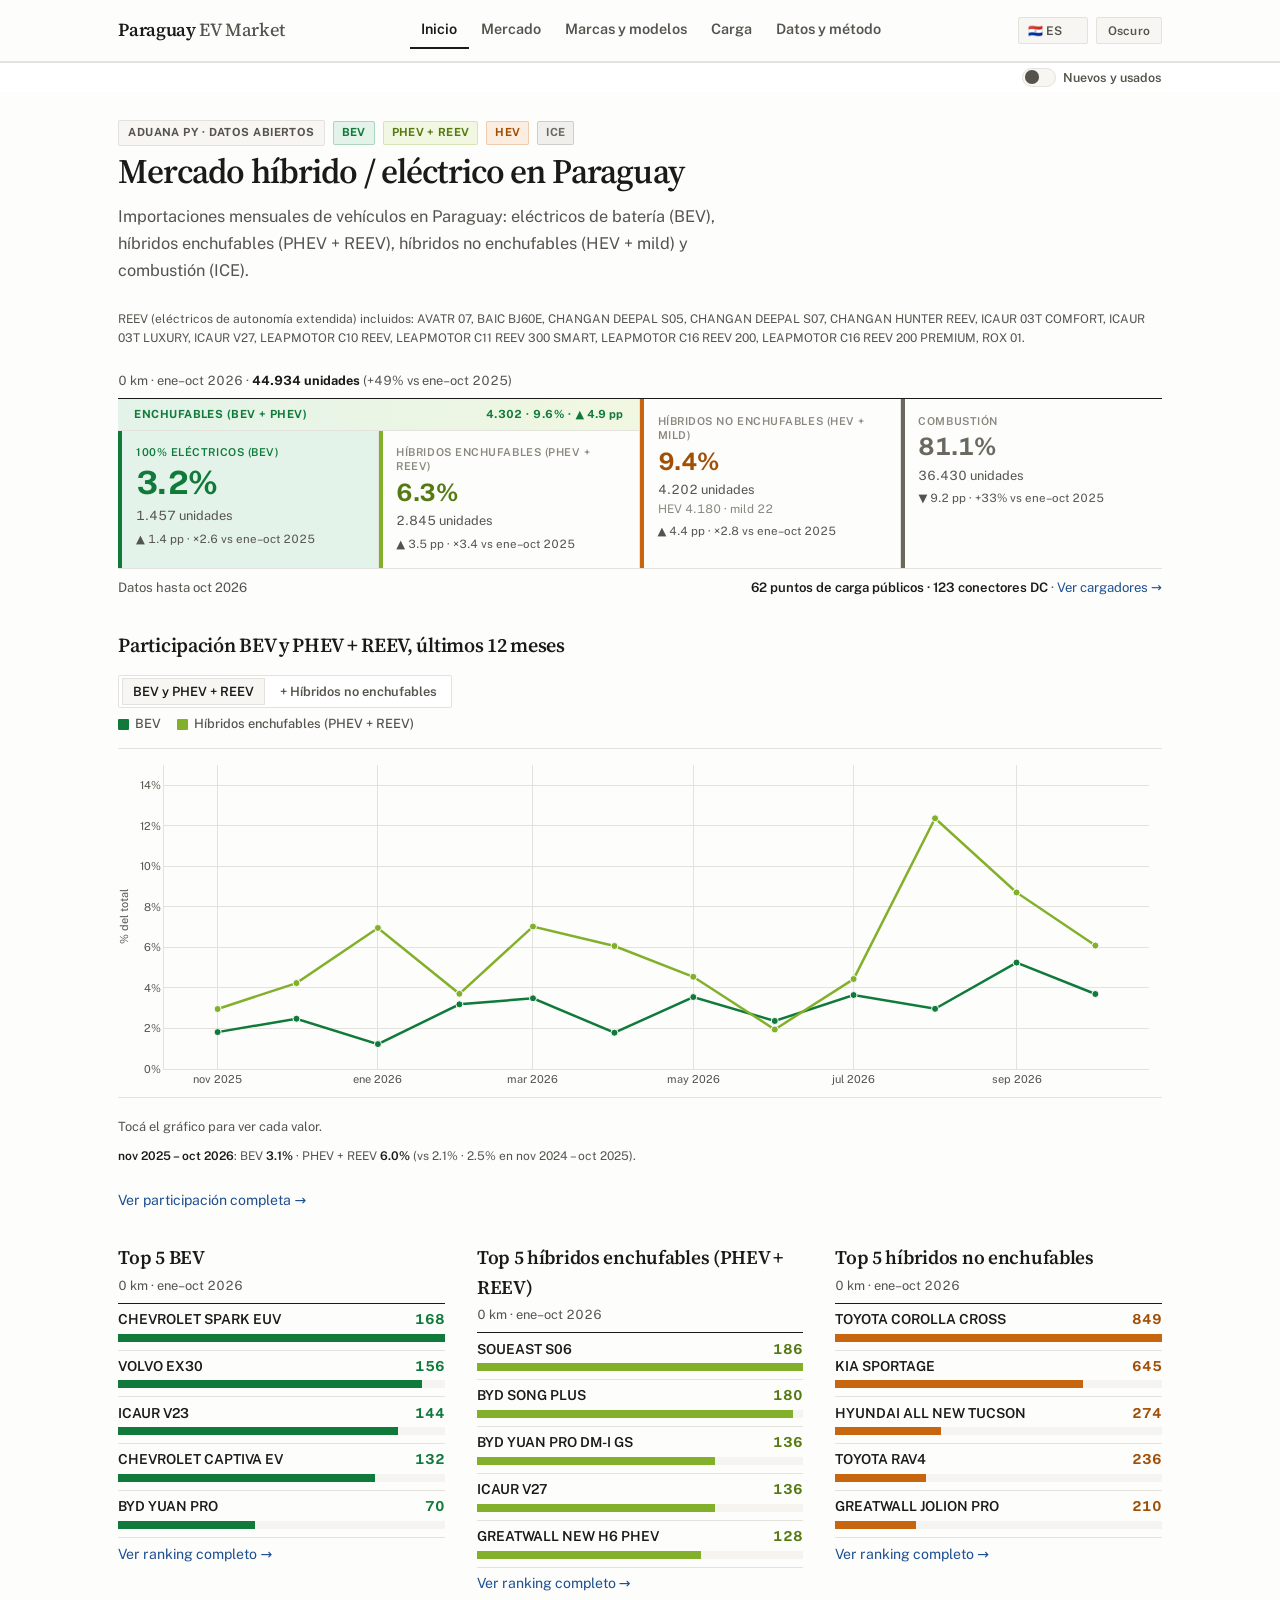
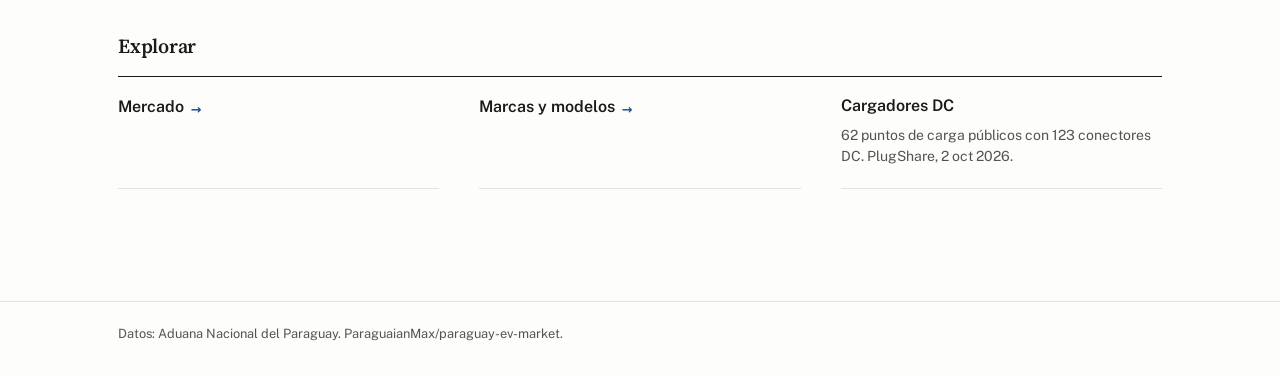
==== commit a34bc86b: "Texto: reescreve quatro notas de leitura (ES/PT/EN) - Gráficos: "Tocá el gráfico para ver cada valor" ====
--- a/index.html
+++ b/index.html
@@ -52,15 +52,15 @@
   <link rel="preconnect" href="https://fonts.googleapis.com" />
   <link rel="preconnect" href="https://fonts.gstatic.com" crossorigin />
   <link rel="stylesheet" href="https://fonts.googleapis.com/css2?family=Source+Serif+4:opsz,wght@8..60,400;8..60,500;8..60,600;8..60,700&family=Public+Sans:wght@400;500;600;700&display=swap" />
-  <link rel="stylesheet" href="css/style.css?v=20261118a" />
-  <link rel="stylesheet" href="css/variant.css?v=20261118a" />
+  <link rel="stylesheet" href="css/style.css?v=20261124a" />
+  <link rel="stylesheet" href="css/variant.css?v=20261124a" />
   <script src="https://cdn.plot.ly/plotly-2.35.2.min.js" defer></script>
-  <script src="js/chart-click.js?v=20261118a" defer></script>
-  <script src="js/i18n.js?v=20261118a" defer></script>
-  <script src="js/i18n-variant.js?v=20261118a" defer></script>
-<script src="js/load-csv.js?v=20261118a" defer></script>
-  <script src="js/charts.js?v=20261118a" defer></script>
-  <script src="js/nuevos.js?v=20261118a" defer></script>
+  <script src="js/chart-click.js?v=20261124a" defer></script>
+  <script src="js/i18n.js?v=20261124a" defer></script>
+  <script src="js/i18n-variant.js?v=20261124a" defer></script>
+<script src="js/load-csv.js?v=20261124a" defer></script>
+  <script src="js/charts.js?v=20261124a" defer></script>
+  <script src="js/nuevos.js?v=20261124a" defer></script>
 </head>
 <body>
   <header class="site">
--- a/css/style.css
+++ b/css/style.css
@@ -1368,7 +1368,9 @@
 .chart-hscroll > .chart-panel { min-width: 0; }
 .chart-network-cols { min-height: 0; }
 .chart-scroll-hint { display: none; font-size: 0.75rem; color: var(--muted); margin: 0.2rem 0 0; }
-.chart-hscroll.is-scrolling + .chart-scroll-hint { display: block; }
+@media (max-width: 640px) {
+  .chart-hscroll.is-scrolling + .chart-scroll-hint { display: block; }
+}
 
 /* Tap readout under every chart (js/chart-click.js): name · number · unit grid. */
 .chart-readout { font-size: 0.8rem; line-height: 1.35; margin: 0.25rem 0 0.6rem; color: var(--text); }
